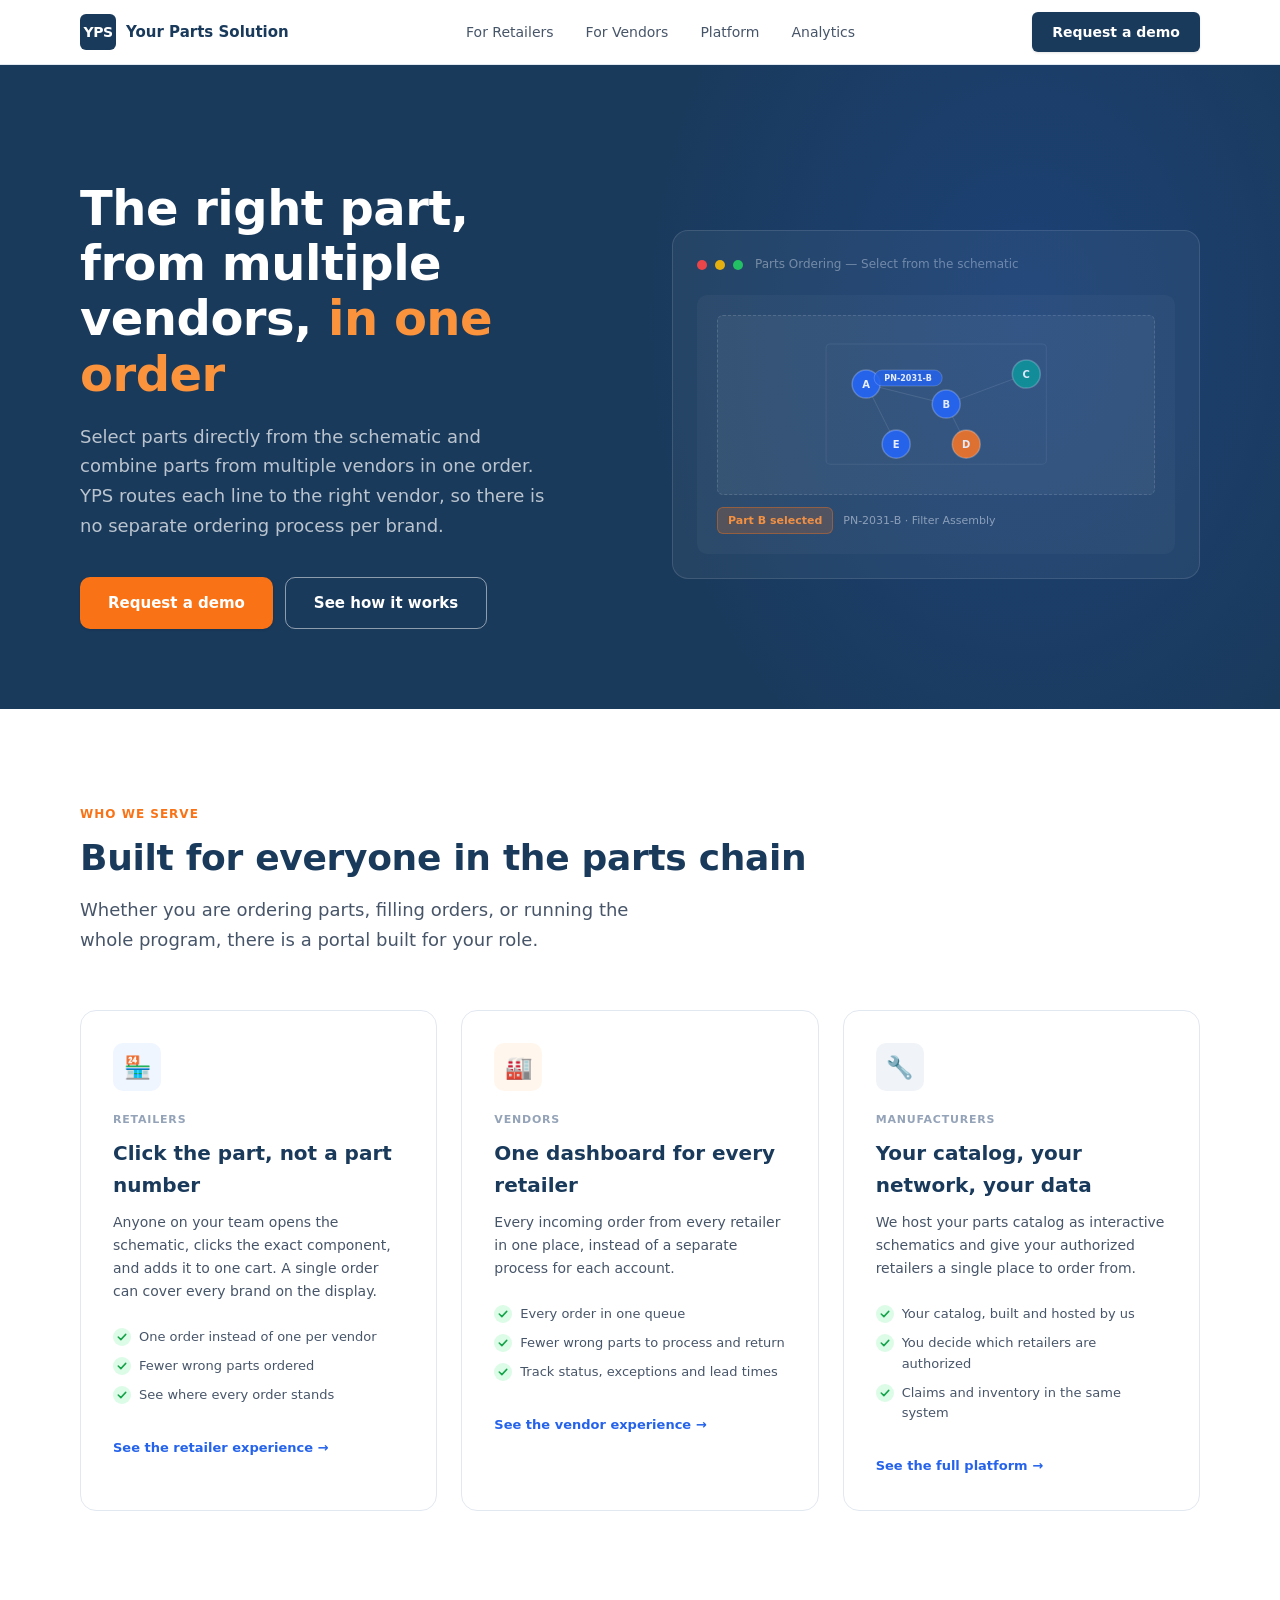
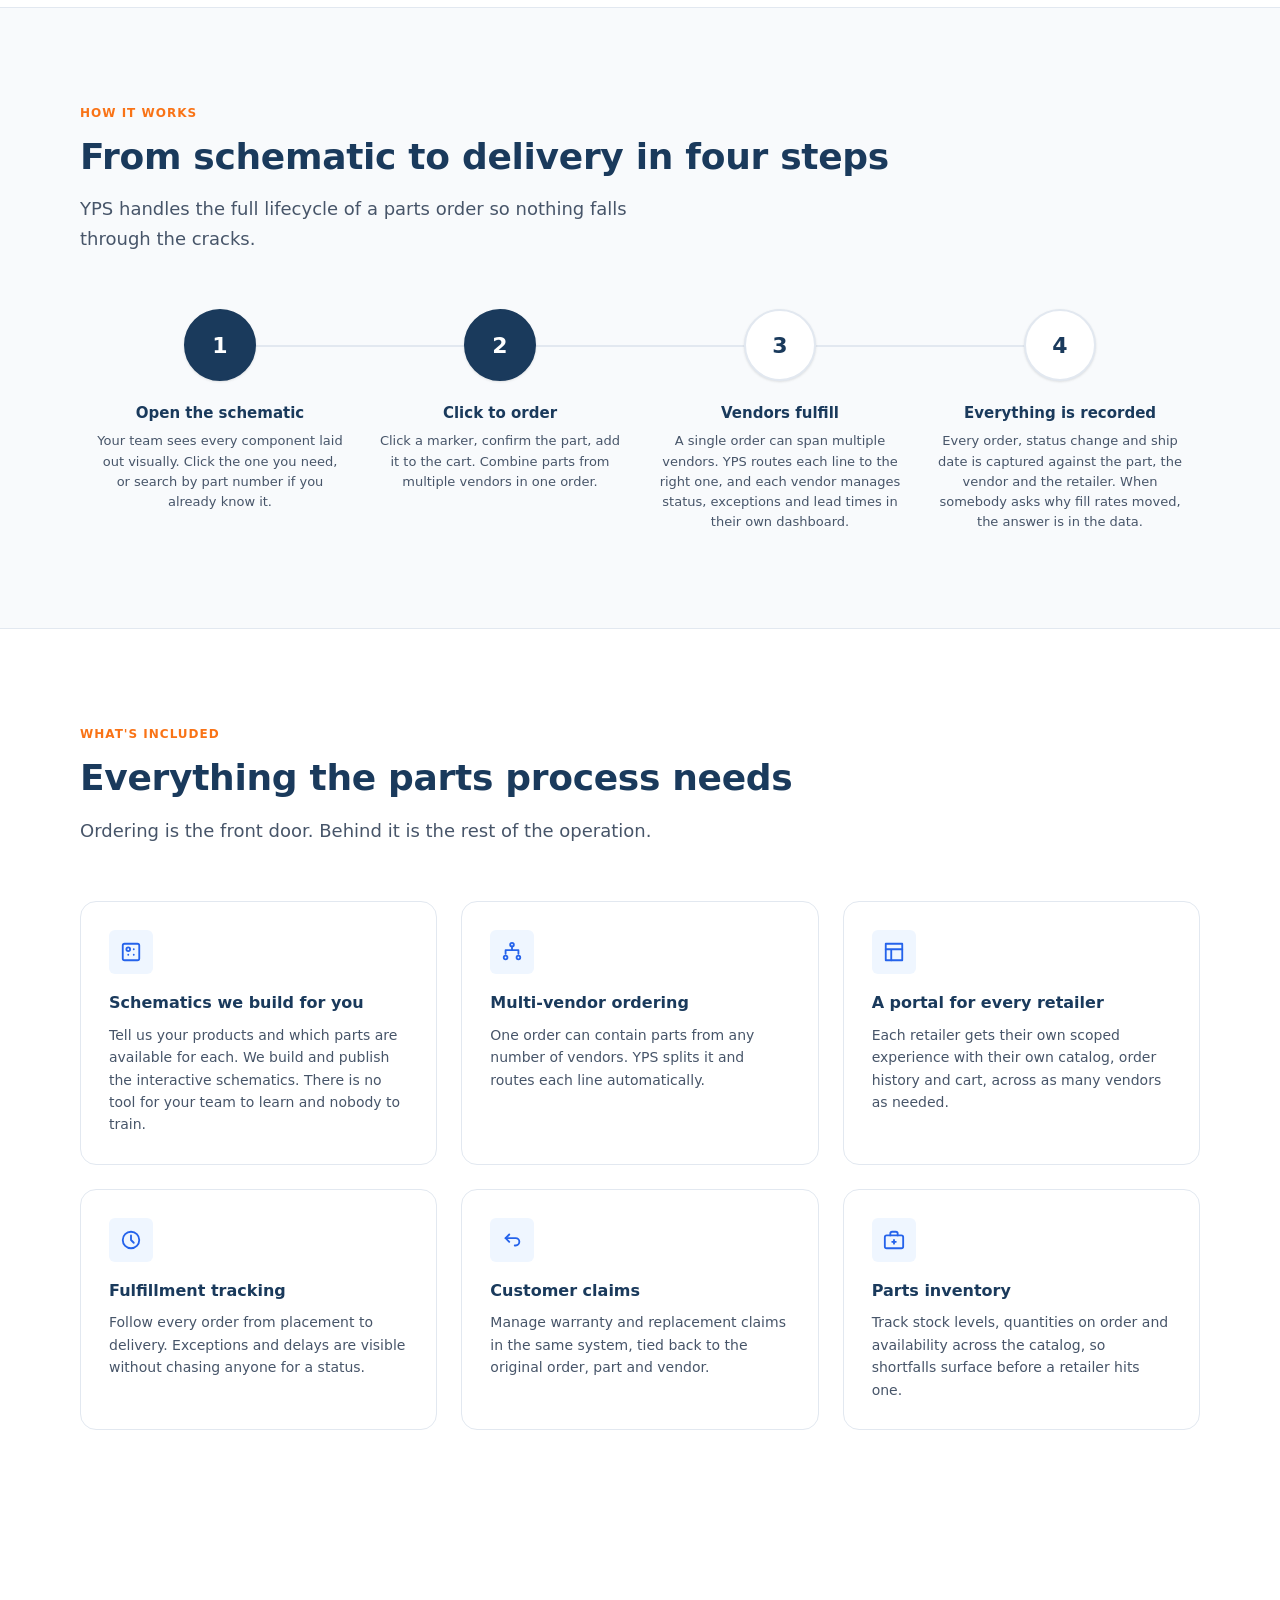
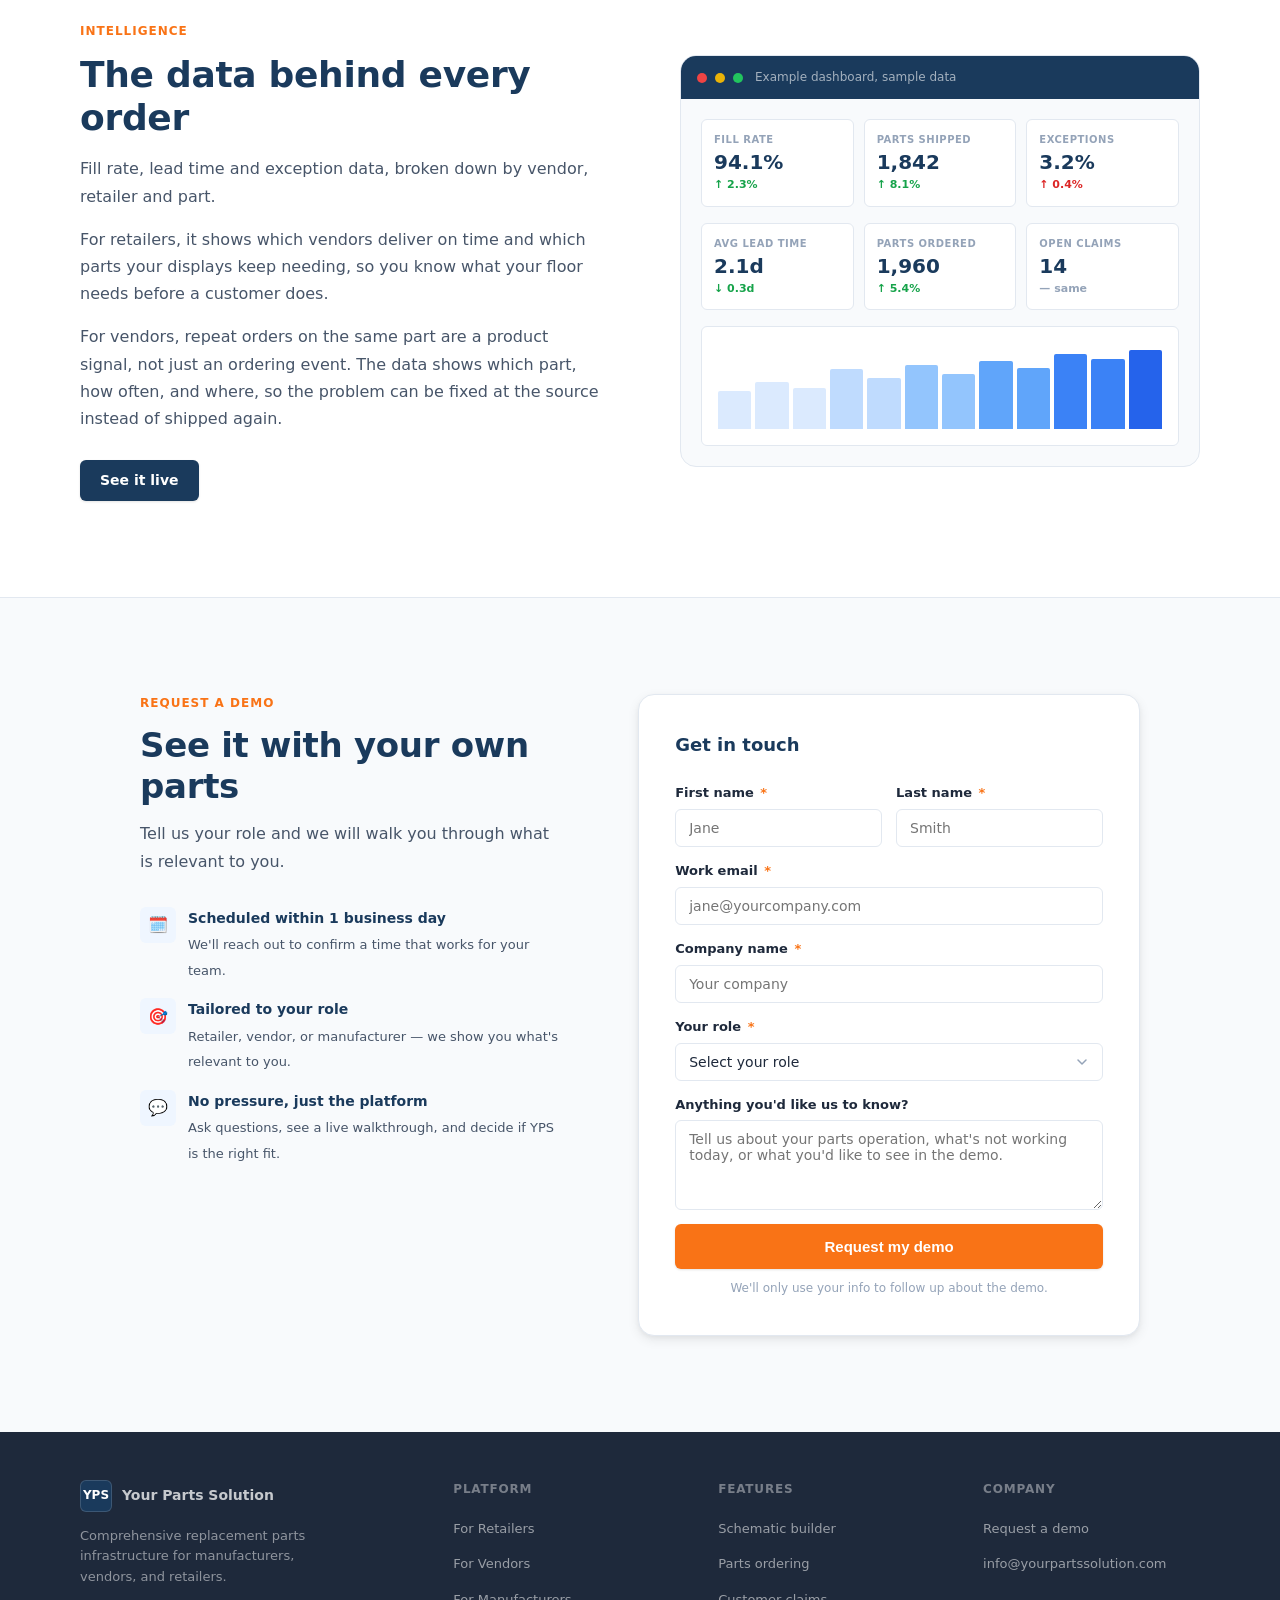
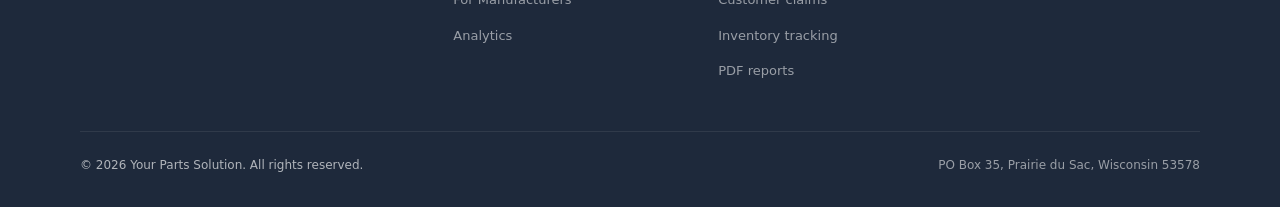
==== index.html @ 9c99559e "Add index.html redirect for GitHub Pages entry point Co-Authored-By: Claude Sonnet 5 <noreply@anthro" ====
<!DOCTYPE html>
<html lang="en">
<head>
<meta charset="UTF-8">
<meta http-equiv="refresh" content="0; url=yps-draft.html">
<link rel="canonical" href="yps-draft.html">
<title>Your Parts Solution</title>
</head>
<body>
<p><a href="yps-draft.html">Continue to Your Parts Solution</a></p>
</body>
</html>
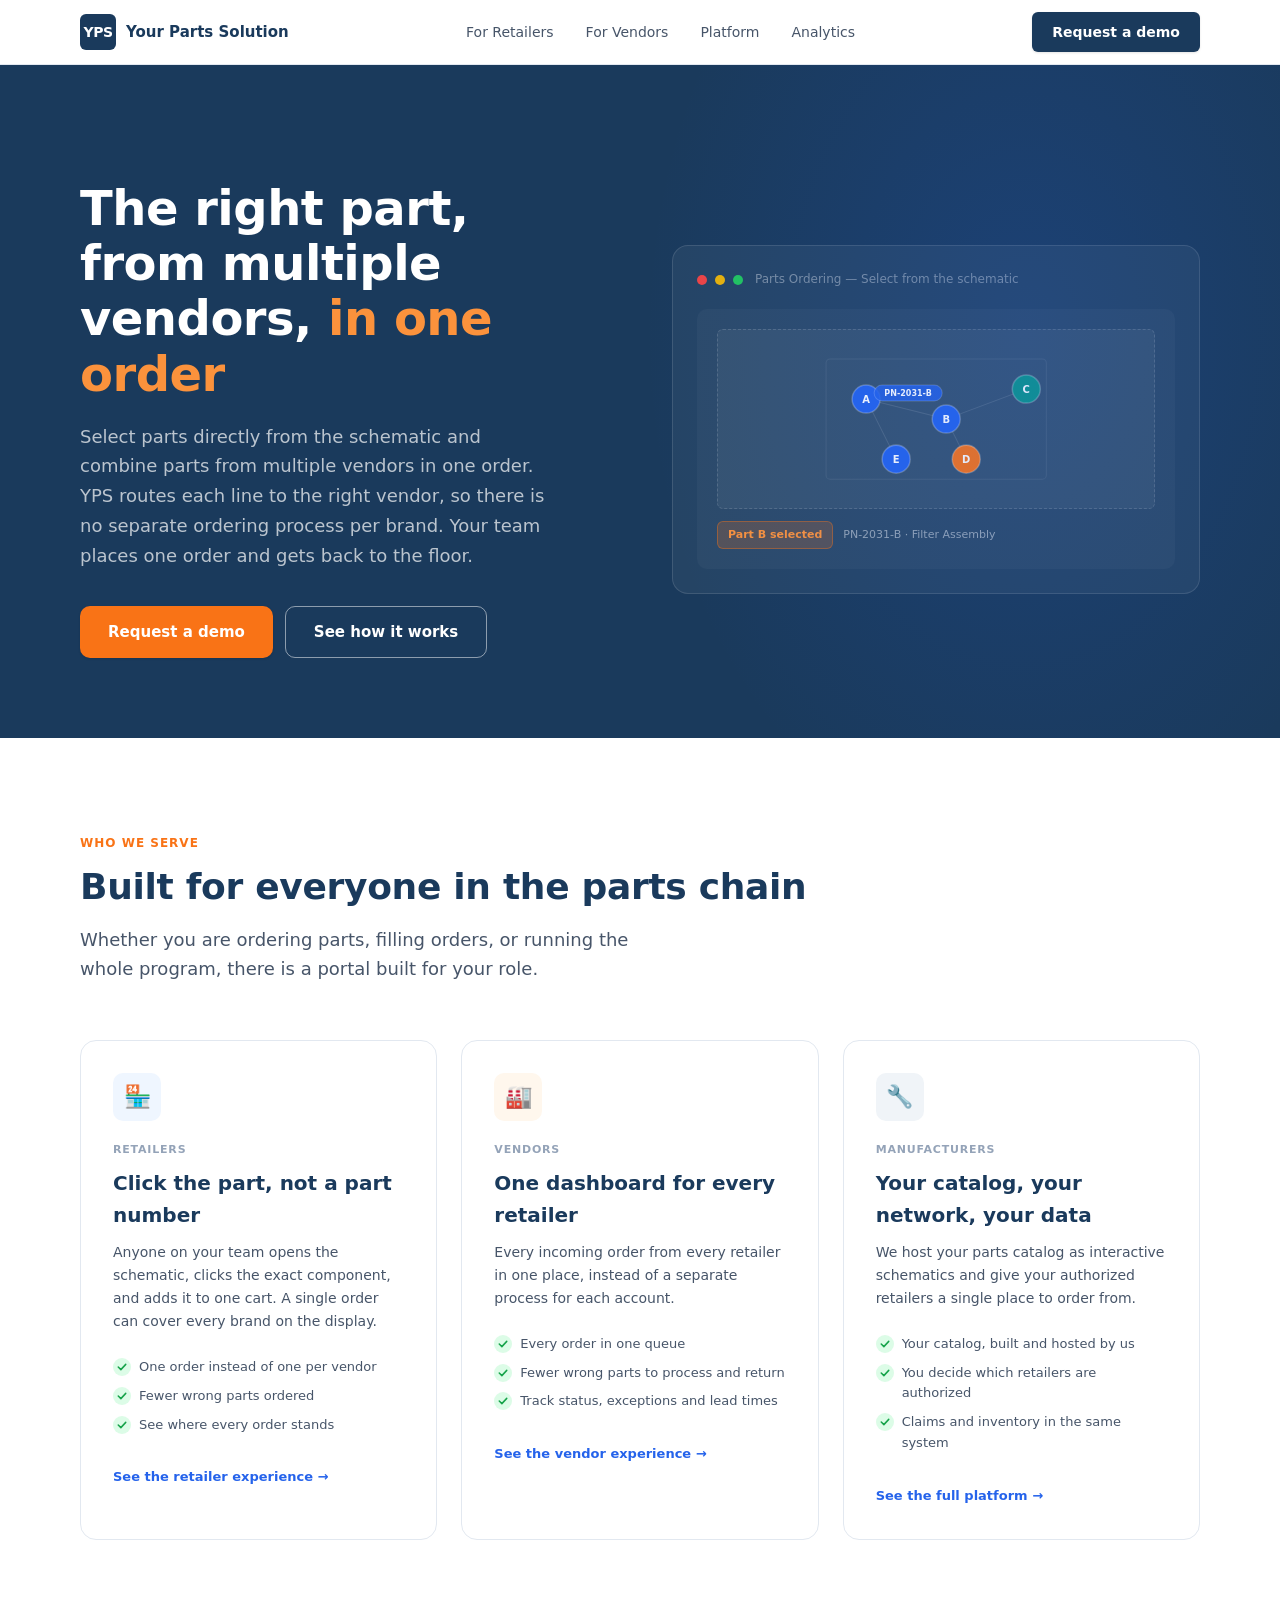
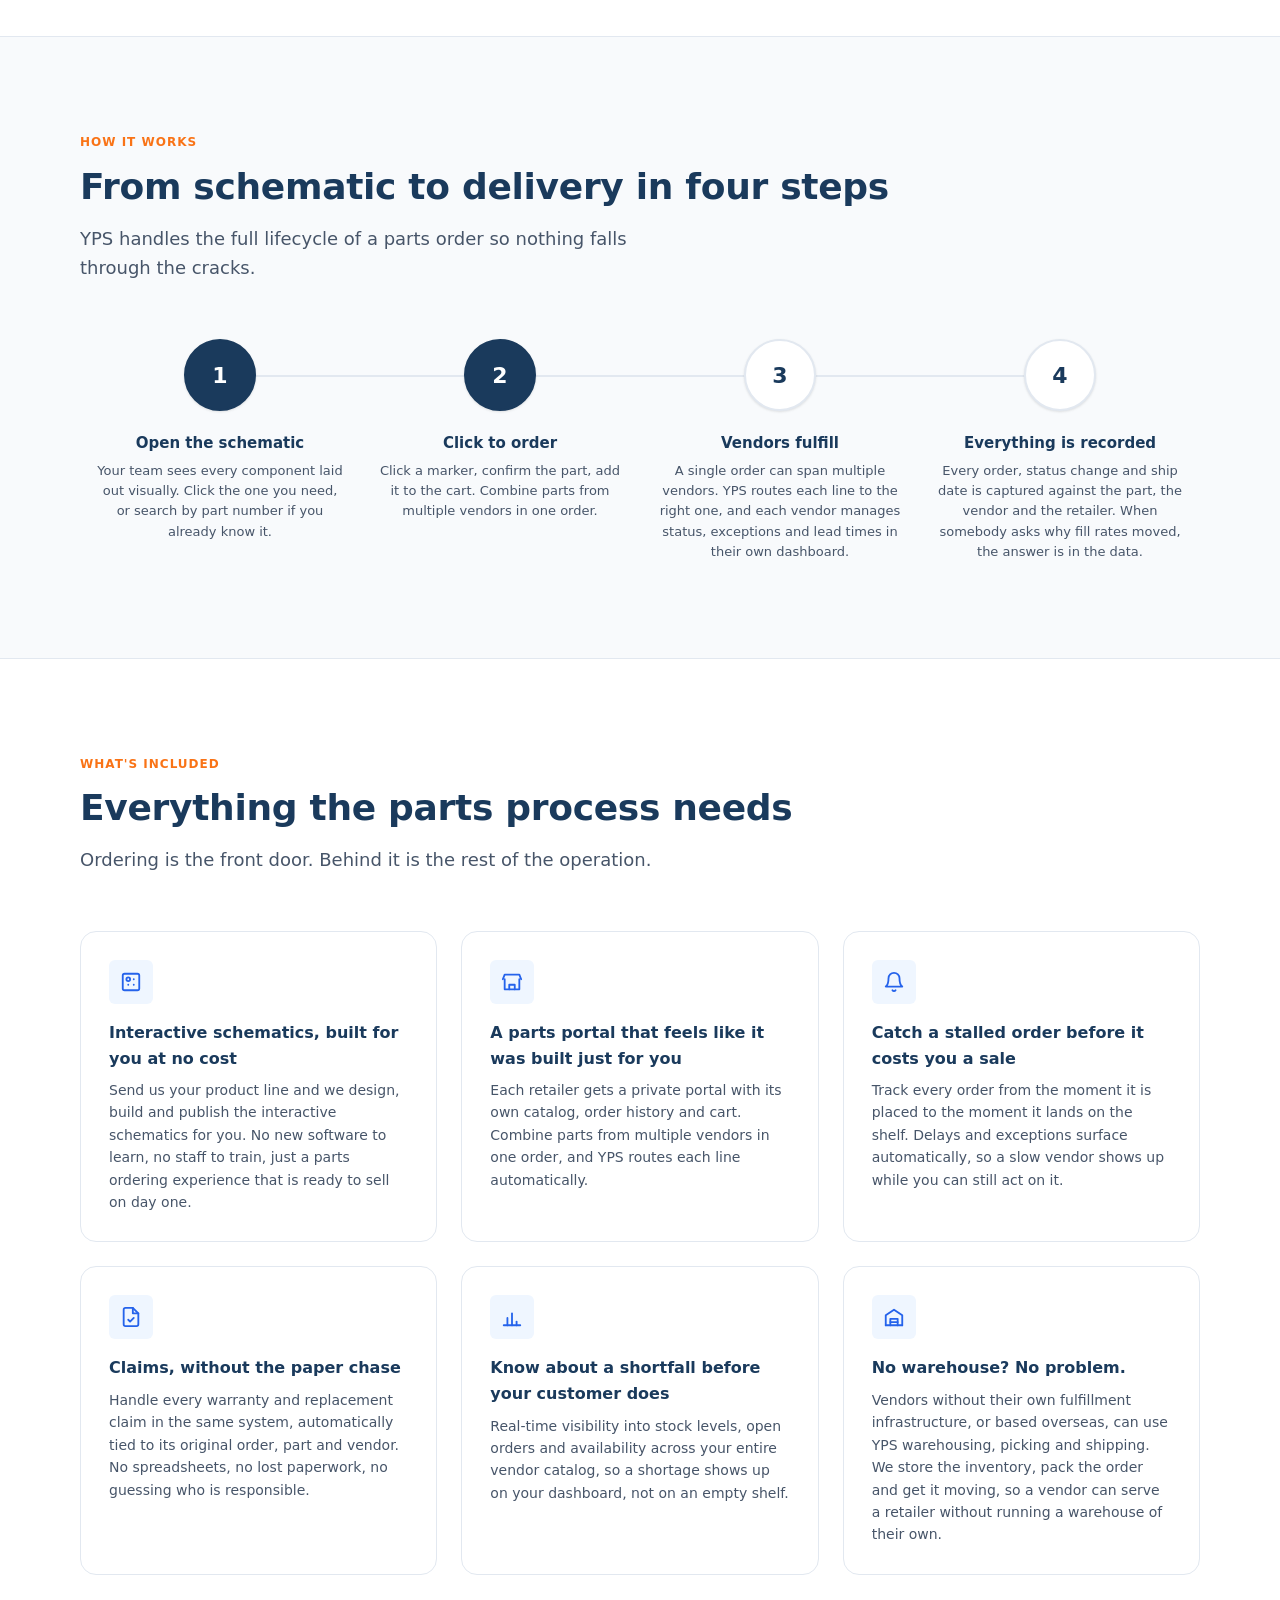
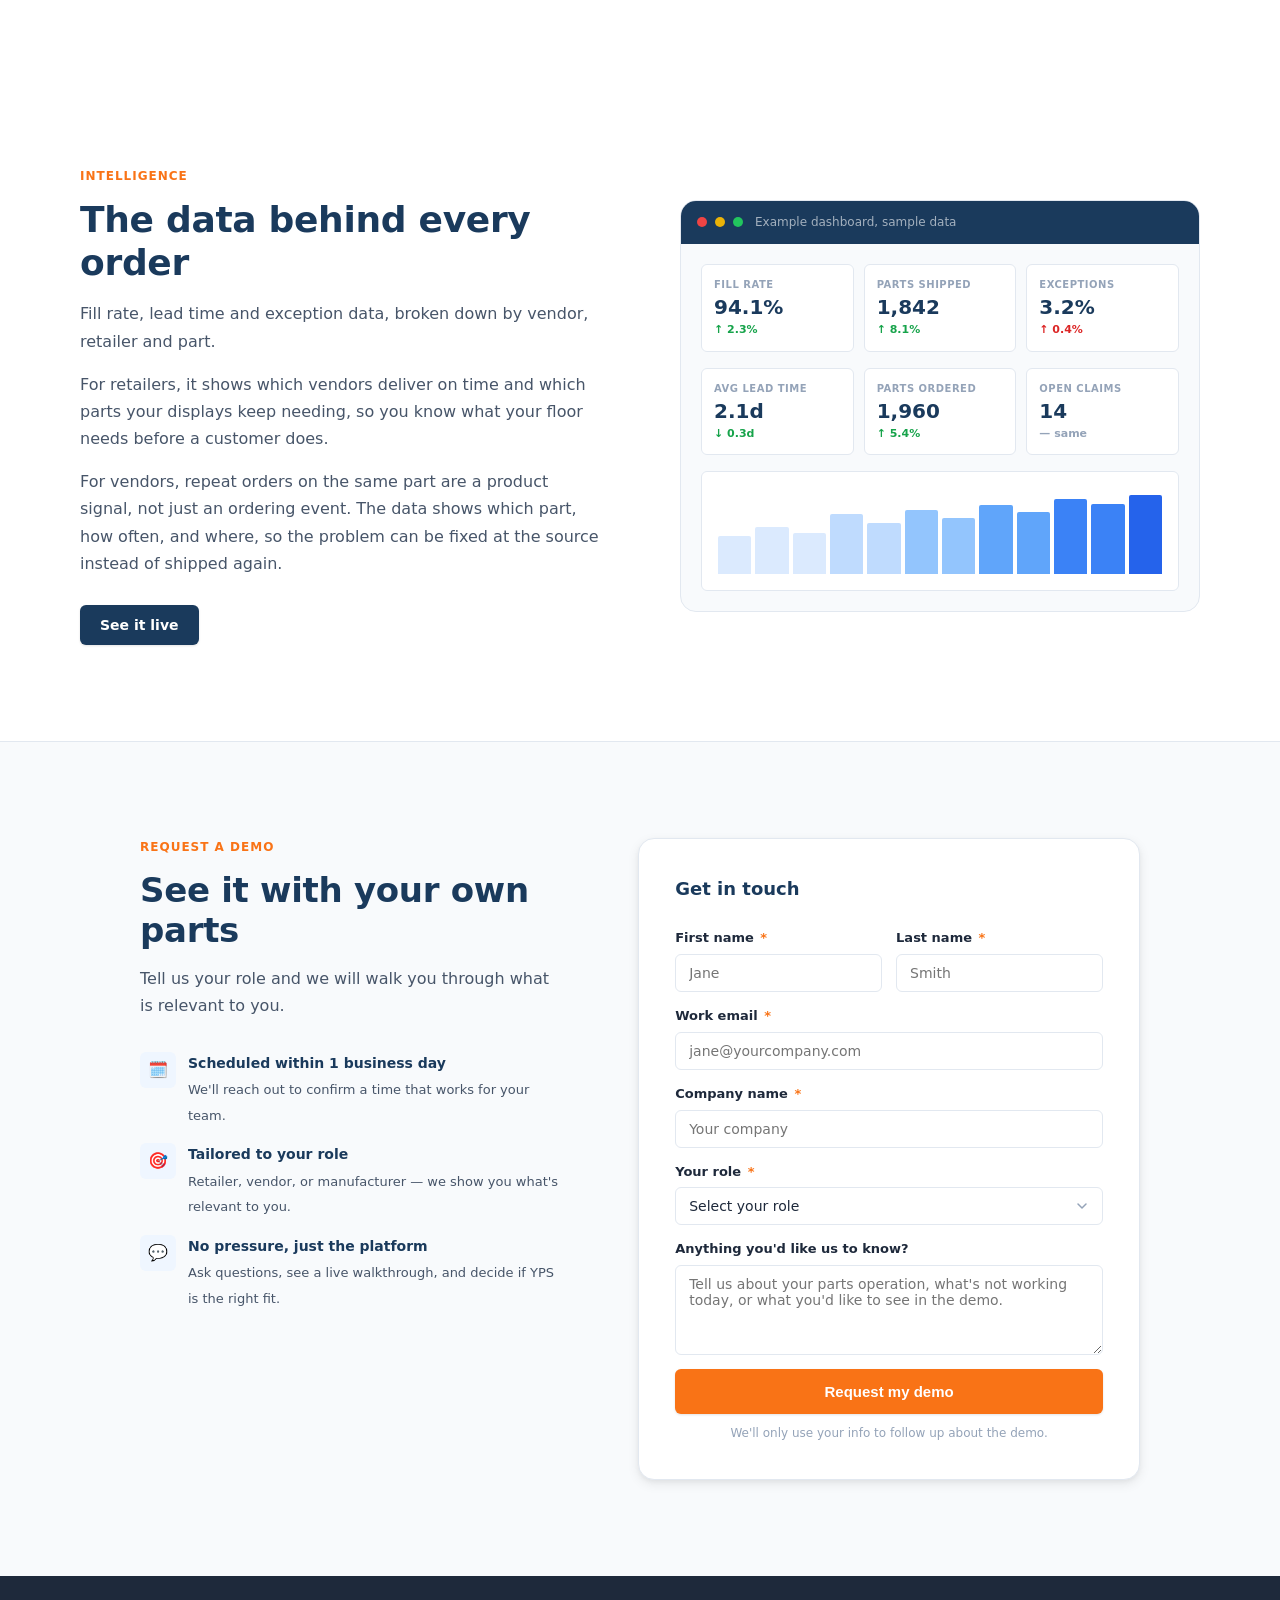
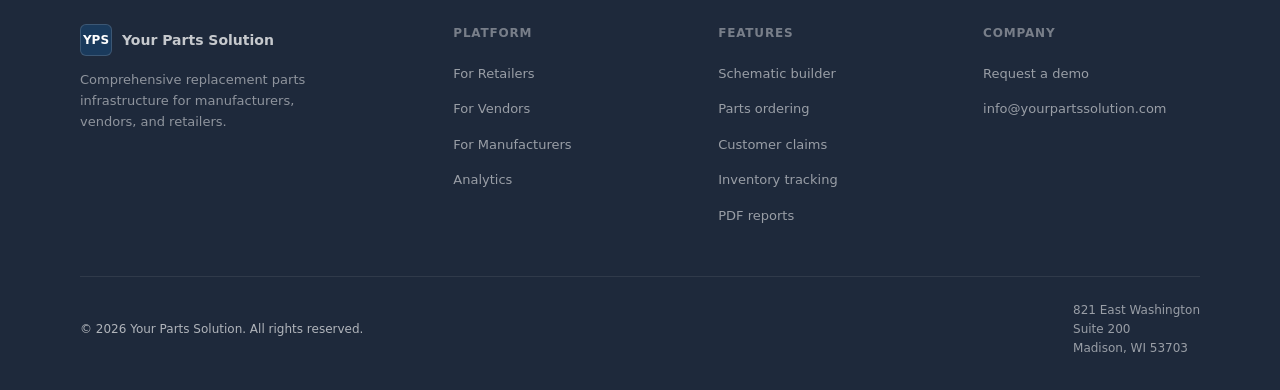
==== commit c285bdf8: "Rename draft files for production" ====
--- a/index.html
+++ b/index.html
@@ -2,11 +2,427 @@
 <html lang="en">
 <head>
 <meta charset="UTF-8">
-<meta http-equiv="refresh" content="0; url=yps-draft.html">
-<link rel="canonical" href="yps-draft.html">
-<title>Your Parts Solution</title>
+<meta name="viewport" content="width=device-width, initial-scale=1.0">
+<title>Your Parts Solution — Replacement Parts Infrastructure</title>
+<link rel="stylesheet" href="styles.css">
 </head>
 <body>
-<p><a href="yps-draft.html">Continue to Your Parts Solution</a></p>
+
+<a class="skip-link" href="#main">Skip to content</a>
+
+<!-- NAV -->
+<nav id="main-nav">
+  <div class="nav-inner">
+    <a class="nav-logo" href="#">
+      <div class="nav-logo-mark">YPS</div>
+      <span class="nav-logo-text">Your Parts Solution</span>
+    </a>
+    <ul class="nav-links" id="nav-links">
+      <li><a href="#how">For Retailers</a></li>
+      <li><a href="#features">For Vendors</a></li>
+      <li><a href="#retailers">Platform</a></li>
+      <li><a href="#analytics">Analytics</a></li>
+    </ul>
+    <div class="nav-right">
+      <a class="btn btn-primary" href="#demo">Request a demo</a>
+      <button class="hamburger" id="hamburger" aria-label="Open menu" aria-expanded="false" aria-controls="mobile-menu" type="button">
+        <span></span>
+        <span></span>
+        <span></span>
+      </button>
+    </div>
+  </div>
+</nav>
+
+<!-- MOBILE MENU -->
+<div class="mobile-menu" id="mobile-menu" aria-hidden="true">
+  <a href="#how" class="mobile-nav-link">For Retailers</a>
+  <a href="#features" class="mobile-nav-link">For Vendors</a>
+  <a href="#retailers" class="mobile-nav-link">Platform</a>
+  <a href="#analytics" class="mobile-nav-link">Analytics</a>
+  <div class="mobile-menu-cta">
+    <a class="btn btn-orange btn-full mobile-nav-link" href="#demo">Request a demo</a>
+  </div>
+</div>
+
+<!-- HERO -->
+<section class="hero" id="main">
+  <div class="hero-inner">
+    <div>
+      <h1>The right part, from multiple vendors, <span>in one order</span></h1>
+      <p class="hero-sub">Select parts directly from the schematic and combine parts from multiple vendors in one order. YPS routes each line to the right vendor, so there is no separate ordering process per brand. Your team places one order and gets back to the floor.</p>
+      <div class="hero-actions">
+        <a class="btn btn-orange btn-lg" href="#demo">Request a demo</a>
+        <a class="btn btn-outline-white btn-lg" href="#how">See how it works</a>
+      </div>
+    </div>
+    <div class="hero-visual">
+      <div class="hero-visual-header">
+        <div class="dot dot-red"></div>
+        <div class="dot dot-yellow"></div>
+        <div class="dot dot-green"></div>
+        <span class="hero-visual-title">Parts Ordering — Select from the schematic</span>
+      </div>
+      <span class="sr-only">A parts schematic with numbered markers. Clicking a marker selects that part.</span>
+      <div class="schematic-preview" aria-hidden="true">
+        <div class="schematic-img-placeholder">
+          <svg width="90%" height="90%" viewBox="0 0 340 160" xmlns="http://www.w3.org/2000/svg" aria-hidden="true">
+            <rect x="60" y="20" width="220" height="120" rx="4" fill="none" stroke="rgba(255,255,255,0.08)" stroke-width="1"/>
+            <line x1="100" y1="60" x2="180" y2="80" stroke="rgba(255,255,255,0.12)" stroke-width="1"/>
+            <line x1="180" y1="80" x2="260" y2="50" stroke="rgba(255,255,255,0.12)" stroke-width="1"/>
+            <line x1="180" y1="80" x2="200" y2="120" stroke="rgba(255,255,255,0.12)" stroke-width="1"/>
+            <line x1="100" y1="60" x2="130" y2="120" stroke="rgba(255,255,255,0.12)" stroke-width="1"/>
+            <circle cx="100" cy="60" r="14" fill="#2563eb" stroke="rgba(255,255,255,0.25)" stroke-width="1.5"/>
+            <text x="100" y="64" text-anchor="middle" fill="white" font-size="10" font-weight="700" font-family="system-ui">A</text>
+            <circle cx="180" cy="80" r="14" fill="#2563eb" stroke="rgba(255,255,255,0.25)" stroke-width="1.5"/>
+            <text x="180" y="84" text-anchor="middle" fill="white" font-size="10" font-weight="700" font-family="system-ui">B</text>
+            <circle cx="260" cy="50" r="14" fill="#0d9488" stroke="rgba(255,255,255,0.25)" stroke-width="1.5"/>
+            <text x="260" y="54" text-anchor="middle" fill="white" font-size="10" font-weight="700" font-family="system-ui">C</text>
+            <circle cx="200" cy="120" r="14" fill="#f97316" stroke="rgba(255,255,255,0.25)" stroke-width="1.5"/>
+            <text x="200" y="124" text-anchor="middle" fill="white" font-size="10" font-weight="700" font-family="system-ui">D</text>
+            <circle cx="130" cy="120" r="14" fill="#2563eb" stroke="rgba(255,255,255,0.25)" stroke-width="1.5"/>
+            <text x="130" y="124" text-anchor="middle" fill="white" font-size="10" font-weight="700" font-family="system-ui">E</text>
+            <rect x="108" y="46" width="68" height="16" rx="8" fill="rgba(37,99,235,0.85)" stroke="rgba(255,255,255,0.2)" stroke-width="1"/>
+            <text x="142" y="57" text-anchor="middle" fill="white" font-size="8" font-weight="600" font-family="system-ui">PN-2031-B</text>
+          </svg>
+        </div>
+        <div class="marker-info">
+          <div class="marker-badge">Part B selected</div>
+          <span class="marker-label">PN-2031-B · Filter Assembly</span>
+        </div>
+      </div>
+    </div>
+  </div>
+</section>
+
+<!-- AUDIENCE -->
+<section id="retailers">
+  <div class="section-inner">
+    <div class="section-label">Who we serve</div>
+    <h2 class="section-title">Built for everyone in the parts chain</h2>
+    <p class="section-sub">Whether you are ordering parts, filling orders, or running the whole program, there is a portal built for your role.</p>
+    <div class="audience-grid">
+      <div class="audience-card">
+        <div class="card-icon icon-blue" aria-hidden="true">🏪</div>
+        <div class="card-tag">Retailers</div>
+        <h3>Click the part, not a part number</h3>
+        <p>Anyone on your team opens the schematic, clicks the exact component, and adds it to one cart. A single order can cover every brand on the display.</p>
+        <ul class="card-list">
+          <li>One order instead of one per vendor</li>
+          <li>Fewer wrong parts ordered</li>
+          <li>See where every order stands</li>
+        </ul>
+        <a class="card-link" href="#how">See the retailer experience →</a>
+      </div>
+      <div class="audience-card" id="vendors">
+        <div class="card-icon icon-orange" aria-hidden="true">🏭</div>
+        <div class="card-tag">Vendors</div>
+        <h3>One dashboard for every retailer</h3>
+        <p>Every incoming order from every retailer in one place, instead of a separate process for each account.</p>
+        <ul class="card-list">
+          <li>Every order in one queue</li>
+          <li>Fewer wrong parts to process and return</li>
+          <li>Track status, exceptions and lead times</li>
+        </ul>
+        <a class="card-link" href="#features">See the vendor experience →</a>
+      </div>
+      <div class="audience-card" id="platform">
+        <div class="card-icon icon-navy" aria-hidden="true">🔧</div>
+        <div class="card-tag">Manufacturers</div>
+        <h3>Your catalog, your network, your data</h3>
+        <p>We host your parts catalog as interactive schematics and give your authorized retailers a single place to order from.</p>
+        <ul class="card-list">
+          <li>Your catalog, built and hosted by us</li>
+          <li>You decide which retailers are authorized</li>
+          <li>Claims and inventory in the same system</li>
+        </ul>
+        <a class="card-link" href="#features">See the full platform →</a>
+      </div>
+    </div>
+  </div>
+</section>
+
+<!-- HOW IT WORKS -->
+<section class="how-bg" id="how">
+  <div class="section-inner">
+    <div class="section-label">How it works</div>
+    <h2 class="section-title">From schematic to delivery in four steps</h2>
+    <p class="section-sub">YPS handles the full lifecycle of a parts order so nothing falls through the cracks.</p>
+    <div class="steps">
+      <div class="step">
+        <div class="step-num active">1</div>
+        <h3>Open the schematic</h3>
+        <p>Your team sees every component laid out visually. Click the one you need, or search by part number if you already know it.</p>
+      </div>
+      <div class="step">
+        <div class="step-num active">2</div>
+        <h3>Click to order</h3>
+        <p>Click a marker, confirm the part, add it to the cart. Combine parts from multiple vendors in one order.</p>
+      </div>
+      <div class="step">
+        <div class="step-num">3</div>
+        <h3>Vendors fulfill</h3>
+        <p>A single order can span multiple vendors. YPS routes each line to the right one, and each vendor manages status, exceptions and lead times in their own dashboard.</p>
+      </div>
+      <div class="step">
+        <div class="step-num">4</div>
+        <h3>Everything is recorded</h3>
+        <p>Every order, status change and ship date is captured against the part, the vendor and the retailer. When somebody asks why fill rates moved, the answer is in the data.</p>
+      </div>
+    </div>
+  </div>
+</section>
+
+<!-- FEATURES -->
+<section id="features">
+  <div class="section-inner">
+    <div class="section-label">What's included</div>
+    <h2 class="section-title">Everything the parts process needs</h2>
+    <p class="section-sub">Ordering is the front door. Behind it is the rest of the operation.</p>
+    <div class="features-grid">
+      <div class="feature-card">
+        <div class="feature-icon">
+          <svg width="22" height="22" viewBox="0 0 24 24" fill="none" stroke="#2563eb" stroke-width="2" stroke-linecap="round" stroke-linejoin="round" aria-hidden="true"><rect x="3" y="3" width="18" height="18" rx="2"/><circle cx="9" cy="9" r="2"/><path d="M15 9h.01M15 15h.01M9 15h.01"/></svg>
+        </div>
+        <h3>Interactive schematics, built for you at no cost</h3>
+        <p>Send us your product line and we design, build and publish the interactive schematics for you. No new software to learn, no staff to train, just a parts ordering experience that is ready to sell on day one.</p>
+      </div>
+      <div class="feature-card">
+        <div class="feature-icon">
+          <svg width="22" height="22" viewBox="0 0 24 24" fill="none" stroke="#2563eb" stroke-width="2" stroke-linecap="round" stroke-linejoin="round" aria-hidden="true"><path d="M2 9l2-5h16l2 5"/><path d="M4 9v11h16V9"/><path d="M9 20v-5h6v5"/></svg>
+        </div>
+        <h3>A parts portal that feels like it was built just for you</h3>
+        <p>Each retailer gets a private portal with its own catalog, order history and cart. Combine parts from multiple vendors in one order, and YPS routes each line automatically.</p>
+      </div>
+      <div class="feature-card">
+        <div class="feature-icon">
+          <svg width="22" height="22" viewBox="0 0 24 24" fill="none" stroke="#2563eb" stroke-width="2" stroke-linecap="round" stroke-linejoin="round" aria-hidden="true"><path d="M18 8a6 6 0 1 0-12 0c0 7-3 9-3 9h18s-3-2-3-9"/><path d="M13.7 21a2 2 0 0 1-3.4 0"/></svg>
+        </div>
+        <h3>Catch a stalled order before it costs you a sale</h3>
+        <p>Track every order from the moment it is placed to the moment it lands on the shelf. Delays and exceptions surface automatically, so a slow vendor shows up while you can still act on it.</p>
+      </div>
+      <div class="feature-card">
+        <div class="feature-icon">
+          <svg width="22" height="22" viewBox="0 0 24 24" fill="none" stroke="#2563eb" stroke-width="2" stroke-linecap="round" stroke-linejoin="round" aria-hidden="true"><path d="M14 2H6a2 2 0 0 0-2 2v16a2 2 0 0 0 2 2h12a2 2 0 0 0 2-2V8z"/><path d="M14 2v6h6"/><path d="M9 15l2 2 4-4"/></svg>
+        </div>
+        <h3>Claims, without the paper chase</h3>
+        <p>Handle every warranty and replacement claim in the same system, automatically tied to its original order, part and vendor. No spreadsheets, no lost paperwork, no guessing who is responsible.</p>
+      </div>
+      <div class="feature-card">
+        <div class="feature-icon">
+          <svg width="22" height="22" viewBox="0 0 24 24" fill="none" stroke="#2563eb" stroke-width="2" stroke-linecap="round" stroke-linejoin="round" aria-hidden="true"><path d="M3 21h18"/><path d="M7 21v-8"/><path d="M12 21v-13"/><path d="M17 21v-4"/></svg>
+        </div>
+        <h3>Know about a shortfall before your customer does</h3>
+        <p>Real-time visibility into stock levels, open orders and availability across your entire vendor catalog, so a shortage shows up on your dashboard, not on an empty shelf.</p>
+      </div>
+      <div class="feature-card">
+        <div class="feature-icon">
+          <svg width="22" height="22" viewBox="0 0 24 24" fill="none" stroke="#2563eb" stroke-width="2" stroke-linecap="round" stroke-linejoin="round" aria-hidden="true"><path d="M3 21V10l9-6 9 6v11"/><path d="M3 21h18"/><path d="M8 21v-7h8v7"/><path d="M8 17.5h8"/></svg>
+        </div>
+        <h3>No warehouse? No problem.</h3>
+        <p>Vendors without their own fulfillment infrastructure, or based overseas, can use YPS warehousing, picking and shipping. We store the inventory, pack the order and get it moving, so a vendor can serve a retailer without running a warehouse of their own.</p>
+      </div>
+    </div>
+  </div>
+</section>
+
+<!-- ANALYTICS -->
+<section class="analytics-section" id="analytics">
+  <div class="analytics-inner">
+    <div>
+      <div class="section-label">Intelligence</div>
+      <h2 class="section-title">The data behind every order</h2>
+      <p style="font-size:16px;color:var(--gray-600);line-height:1.7;margin-bottom:16px;">Fill rate, lead time and exception data, broken down by vendor, retailer and part.</p>
+      <p style="font-size:16px;color:var(--gray-600);line-height:1.7;margin-bottom:16px;">For retailers, it shows which vendors deliver on time and which parts your displays keep needing, so you know what your floor needs before a customer does.</p>
+      <p style="font-size:16px;color:var(--gray-600);line-height:1.7;margin-bottom:28px;">For vendors, repeat orders on the same part are a product signal, not just an ordering event. The data shows which part, how often, and where, so the problem can be fixed at the source instead of shipped again.</p>
+      <a class="btn btn-primary" href="#demo">See it live</a>
+    </div>
+    <span class="sr-only">An example dashboard showing fill rate, parts shipped, exceptions and lead time.</span>
+    <div class="analytics-dashboard" aria-hidden="true">
+      <div class="dashboard-bar">
+        <div class="dot dot-red"></div>
+        <div class="dot dot-yellow"></div>
+        <div class="dot dot-green"></div>
+        <span>Example dashboard, sample data</span>
+      </div>
+      <div class="dashboard-body">
+        <div class="kpi-row">
+          <div class="kpi">
+            <div class="kpi-label">Fill Rate</div>
+            <div class="kpi-val">94.1%</div>
+            <div class="kpi-change kpi-up">↑ 2.3%</div>
+          </div>
+          <div class="kpi">
+            <div class="kpi-label">Parts Shipped</div>
+            <div class="kpi-val">1,842</div>
+            <div class="kpi-change kpi-up">↑ 8.1%</div>
+          </div>
+          <div class="kpi">
+            <div class="kpi-label">Exceptions</div>
+            <div class="kpi-val">3.2%</div>
+            <div class="kpi-change kpi-down">↑ 0.4%</div>
+          </div>
+        </div>
+        <div class="kpi-row">
+          <div class="kpi">
+            <div class="kpi-label">Avg Lead Time</div>
+            <div class="kpi-val">2.1d</div>
+            <div class="kpi-change kpi-up">↓ 0.3d</div>
+          </div>
+          <div class="kpi">
+            <div class="kpi-label">Parts Ordered</div>
+            <div class="kpi-val">1,960</div>
+            <div class="kpi-change kpi-up">↑ 5.4%</div>
+          </div>
+          <div class="kpi">
+            <div class="kpi-label">Open Claims</div>
+            <div class="kpi-val">14</div>
+            <div class="kpi-change" style="color:var(--gray-400)">— same</div>
+          </div>
+        </div>
+        <div class="chart-placeholder">
+          <div class="bar-item" style="height:45%;background:#dbeafe;"></div>
+          <div class="bar-item" style="height:55%;background:#dbeafe;"></div>
+          <div class="bar-item" style="height:48%;background:#dbeafe;"></div>
+          <div class="bar-item" style="height:70%;background:#bfdbfe;"></div>
+          <div class="bar-item" style="height:60%;background:#bfdbfe;"></div>
+          <div class="bar-item" style="height:75%;background:#93c5fd;"></div>
+          <div class="bar-item" style="height:65%;background:#93c5fd;"></div>
+          <div class="bar-item" style="height:80%;background:#60a5fa;"></div>
+          <div class="bar-item" style="height:72%;background:#60a5fa;"></div>
+          <div class="bar-item" style="height:88%;background:#3b82f6;"></div>
+          <div class="bar-item" style="height:82%;background:#3b82f6;"></div>
+          <div class="bar-item" style="height:92%;background:#2563eb;"></div>
+        </div>
+      </div>
+    </div>
+  </div>
+</section>
+
+<!-- DEMO REQUEST FORM -->
+<section class="demo-section" id="demo">
+  <div class="demo-inner">
+    <div class="demo-left">
+      <div class="section-label">Request a demo</div>
+      <h2>See it with your own parts</h2>
+      <p>Tell us your role and we will walk you through what is relevant to you.</p>
+      <div class="demo-perks">
+        <div class="demo-perk">
+          <div class="perk-icon">🗓️</div>
+          <div class="perk-text">
+            <strong>Scheduled within 1 business day</strong>
+            <span>We'll reach out to confirm a time that works for your team.</span>
+          </div>
+        </div>
+        <div class="demo-perk">
+          <div class="perk-icon">🎯</div>
+          <div class="perk-text">
+            <strong>Tailored to your role</strong>
+            <span>Retailer, vendor, or manufacturer — we show you what's relevant to you.</span>
+          </div>
+        </div>
+        <div class="demo-perk">
+          <div class="perk-icon">💬</div>
+          <div class="perk-text">
+            <strong>No pressure, just the platform</strong>
+            <span>Ask questions, see a live walkthrough, and decide if YPS is the right fit.</span>
+          </div>
+        </div>
+      </div>
+    </div>
+
+    <div class="demo-form-card">
+      <h3>Get in touch</h3>
+      <form id="demo-form" novalidate>
+        <div class="form-row">
+          <div class="form-group">
+            <label for="first-name">First name <span>*</span></label>
+            <input type="text" id="first-name" name="first_name" autocomplete="given-name" placeholder="Jane" required>
+          </div>
+          <div class="form-group">
+            <label for="last-name">Last name <span>*</span></label>
+            <input type="text" id="last-name" name="last_name" autocomplete="family-name" placeholder="Smith" required>
+          </div>
+        </div>
+        <div class="form-group">
+          <label for="email">Work email <span>*</span></label>
+          <input type="email" id="email" name="email" autocomplete="email" placeholder="jane@yourcompany.com" required>
+        </div>
+        <div class="form-group">
+          <label for="company">Company name <span>*</span></label>
+          <input type="text" id="company" name="company" autocomplete="organization" placeholder="Your company" required>
+        </div>
+        <div class="form-group">
+          <label for="role">Your role <span>*</span></label>
+          <select id="role" name="role" required>
+            <option value="" disabled selected>Select your role</option>
+            <option value="retailer">Retailer / Dealer</option>
+            <option value="vendor">Vendor / Supplier</option>
+            <option value="manufacturer">Manufacturer / Brand</option>
+            <option value="other">Other</option>
+          </select>
+        </div>
+        <div class="form-group">
+          <label for="message">Anything you'd like us to know?</label>
+          <textarea id="message" name="message" placeholder="Tell us about your parts operation, what's not working today, or what you'd like to see in the demo."></textarea>
+        </div>
+        <button type="submit" class="btn btn-orange btn-full">Request my demo</button>
+        <p class="form-note">We'll only use your info to follow up about the demo.</p>
+      </form>
+      <div class="form-success" id="form-success" role="status" aria-live="polite">
+        <div class="success-icon">✓</div>
+        <h4>Request received</h4>
+        <p>We'll reach out within one business day to schedule your walkthrough.</p>
+      </div>
+    </div>
+  </div>
+</section>
+
+<!-- FOOTER -->
+<footer>
+  <div class="footer-inner">
+    <div class="footer-top">
+      <div>
+        <a class="footer-logo" href="#">
+          <div class="footer-logo-mark">YPS</div>
+          <span class="footer-logo-text">Your Parts Solution</span>
+        </a>
+        <p class="footer-tagline">Comprehensive replacement parts infrastructure for manufacturers, vendors, and retailers.</p>
+      </div>
+      <div class="footer-col">
+        <h3>Platform</h3>
+        <ul>
+          <li><a href="#how">For Retailers</a></li>
+          <li><a href="#features">For Vendors</a></li>
+          <li><a href="#platform">For Manufacturers</a></li>
+          <li><a href="#analytics">Analytics</a></li>
+        </ul>
+      </div>
+      <div class="footer-col">
+        <h3>Features</h3>
+        <ul>
+          <li><a href="#features">Schematic builder</a></li>
+          <li><a href="#features">Parts ordering</a></li>
+          <li><a href="#features">Customer claims</a></li>
+          <li><a href="#features">Inventory tracking</a></li>
+          <li><a href="#features">PDF reports</a></li>
+        </ul>
+      </div>
+      <div class="footer-col">
+        <h3>Company</h3>
+        <ul>
+          <li><a href="#demo">Request a demo</a></li>
+          <li><a href="mailto:info@yourpartssolution.com">info@yourpartssolution.com</a></li>
+        </ul>
+      </div>
+    </div>
+    <div class="footer-bottom">
+      <span class="footer-copy">© 2026 Your Parts Solution. All rights reserved.</span>
+      <span class="footer-address">821 East Washington<br>Suite 200<br>Madison, WI 53703</span>
+    </div>
+  </div>
+</footer>
+
+<script src="main.js"></script>
 </body>
 </html>
--- a/styles.css
+++ b/styles.css
@@ -0,0 +1,889 @@
+*, *::before, *::after { box-sizing: border-box; margin: 0; padding: 0; }
+
+:root {
+  --navy: #1a3a5c;
+  --navy-dark: #0f2440;
+  --blue: #2563eb;
+  --blue-light: #3b82f6;
+  --orange: #f97316;
+  --orange-light: #fb923c;
+  --gray-50: #f8fafc;
+  --gray-100: #f1f5f9;
+  --gray-200: #e2e8f0;
+  --gray-400: #94a3b8;
+  --gray-600: #475569;
+  --gray-800: #1e293b;
+  --white: #ffffff;
+  --radius-sm: 6px;
+  --radius-md: 10px;
+  --radius-lg: 16px;
+  --shadow-sm: 0 1px 3px rgba(0,0,0,0.08), 0 1px 2px rgba(0,0,0,0.04);
+  --shadow-md: 0 4px 12px rgba(0,0,0,0.08), 0 2px 4px rgba(0,0,0,0.04);
+  --shadow-lg: 0 12px 32px rgba(0,0,0,0.10), 0 4px 8px rgba(0,0,0,0.06);
+}
+
+html { scroll-behavior: smooth; }
+
+body {
+  font-family: -apple-system, BlinkMacSystemFont, 'Segoe UI', system-ui, sans-serif;
+  font-size: 16px;
+  line-height: 1.6;
+  color: var(--gray-800);
+  background: var(--white);
+}
+
+/* ── ACCESSIBILITY ── */
+.sr-only {
+  position: absolute;
+  width: 1px;
+  height: 1px;
+  padding: 0;
+  margin: -1px;
+  overflow: hidden;
+  clip: rect(0, 0, 0, 0);
+  white-space: nowrap;
+  border: 0;
+}
+
+.skip-link {
+  position: absolute;
+  left: -9999px;
+  top: 0;
+  background: var(--navy);
+  color: white;
+  padding: 12px 20px;
+  z-index: 300;
+}
+
+.skip-link:focus {
+  left: 0;
+}
+
+/* ── NAV ── */
+nav {
+  position: sticky;
+  top: 0;
+  z-index: 200;
+  background: rgba(255,255,255,0.97);
+  backdrop-filter: blur(8px);
+  border-bottom: 1px solid var(--gray-200);
+  padding: 0 2rem;
+}
+
+.nav-inner {
+  max-width: 1120px;
+  margin: 0 auto;
+  display: flex;
+  align-items: center;
+  justify-content: space-between;
+  height: 64px;
+}
+
+.nav-logo {
+  display: flex;
+  align-items: center;
+  gap: 10px;
+  text-decoration: none;
+  z-index: 201;
+}
+
+.nav-logo-mark {
+  width: 36px;
+  height: 36px;
+  background: var(--navy);
+  border-radius: var(--radius-sm);
+  display: flex;
+  align-items: center;
+  justify-content: center;
+  color: white;
+  font-weight: 700;
+  font-size: 14px;
+  letter-spacing: -0.5px;
+  flex-shrink: 0;
+}
+
+.nav-logo-text {
+  font-size: 15px;
+  font-weight: 600;
+  color: var(--navy);
+}
+
+.nav-links {
+  display: flex;
+  align-items: center;
+  gap: 32px;
+  list-style: none;
+}
+
+.nav-links a {
+  font-size: 14px;
+  color: var(--gray-600);
+  text-decoration: none;
+  font-weight: 500;
+  transition: color 0.15s;
+}
+
+.nav-links a:hover { color: var(--navy); }
+
+.nav-right {
+  display: flex;
+  align-items: center;
+  gap: 12px;
+}
+
+/* hamburger — hidden on desktop */
+.hamburger {
+  display: none;
+  flex-direction: column;
+  justify-content: center;
+  gap: 5px;
+  width: 40px;
+  height: 40px;
+  background: none;
+  border: none;
+  cursor: pointer;
+  padding: 6px;
+  border-radius: var(--radius-sm);
+  z-index: 201;
+}
+
+.hamburger span {
+  display: block;
+  height: 2px;
+  background: var(--navy);
+  border-radius: 2px;
+  transition: transform 0.25s, opacity 0.2s;
+  transform-origin: center;
+}
+
+.hamburger.open span:nth-child(1) { transform: translateY(7px) rotate(45deg); }
+.hamburger.open span:nth-child(2) { opacity: 0; }
+.hamburger.open span:nth-child(3) { transform: translateY(-7px) rotate(-45deg); }
+
+/* mobile overlay menu */
+.mobile-menu {
+  display: none;
+  position: fixed;
+  inset: 0;
+  top: 64px;
+  background: white;
+  z-index: 190;
+  padding: 24px 2rem 40px;
+  flex-direction: column;
+  gap: 0;
+  overflow-y: auto;
+  border-top: 1px solid var(--gray-200);
+  transform: translateY(-8px);
+  opacity: 0;
+  pointer-events: none;
+  transition: transform 0.22s ease, opacity 0.22s ease;
+}
+
+.mobile-menu.open {
+  display: flex;
+  transform: translateY(0);
+  opacity: 1;
+  pointer-events: all;
+}
+
+.mobile-menu a {
+  display: block;
+  padding: 14px 0;
+  font-size: 17px;
+  font-weight: 500;
+  color: var(--gray-800);
+  text-decoration: none;
+  border-bottom: 1px solid var(--gray-100);
+}
+
+.mobile-menu a:hover { color: var(--navy); }
+
+.mobile-menu-cta {
+  margin-top: 28px;
+}
+
+/* ── BUTTONS ── */
+.btn {
+  display: inline-flex;
+  align-items: center;
+  gap: 6px;
+  padding: 9px 20px;
+  border-radius: var(--radius-sm);
+  font-size: 14px;
+  font-weight: 600;
+  text-decoration: none;
+  cursor: pointer;
+  border: none;
+  transition: all 0.15s;
+}
+
+.btn-primary {
+  background: var(--navy);
+  color: white;
+  box-shadow: var(--shadow-sm);
+}
+
+.btn-primary:hover { background: var(--navy-dark); }
+
+.btn-orange {
+  background: var(--orange);
+  color: white;
+  box-shadow: var(--shadow-sm);
+}
+
+.btn-orange:hover { opacity: 0.9; }
+
+.btn-outline {
+  background: transparent;
+  color: var(--navy);
+  border: 1.5px solid var(--navy);
+}
+
+.btn-outline:hover { background: var(--gray-50); }
+
+.btn-outline-white {
+  background: transparent;
+  color: white;
+  border: 1.5px solid rgba(255,255,255,0.5);
+}
+
+.btn-outline-white:hover { background: rgba(255,255,255,0.1); }
+
+.btn-lg {
+  padding: 13px 28px;
+  font-size: 15px;
+  border-radius: var(--radius-md);
+}
+
+.btn-full { width: 100%; justify-content: center; padding: 14px 20px; font-size: 15px; }
+
+/* ── HERO ── */
+.hero {
+  background: var(--navy);
+  padding: 116px 2rem 80px;
+  position: relative;
+  overflow: hidden;
+}
+
+.hero::before {
+  content: '';
+  position: absolute;
+  top: -40%;
+  right: -10%;
+  width: 60%;
+  height: 160%;
+  background: radial-gradient(ellipse, rgba(37,99,235,0.18) 0%, transparent 70%);
+  pointer-events: none;
+}
+
+.hero-inner {
+  max-width: 1120px;
+  margin: 0 auto;
+  display: grid;
+  grid-template-columns: 1fr 1fr;
+  gap: 64px;
+  align-items: center;
+}
+
+.hero h1 {
+  font-size: 48px;
+  font-weight: 700;
+  line-height: 1.15;
+  color: white;
+  margin-bottom: 20px;
+  letter-spacing: -0.5px;
+}
+
+.hero h1 span { color: var(--orange-light); }
+
+.hero-sub {
+  font-size: 18px;
+  color: rgba(255,255,255,0.7);
+  line-height: 1.65;
+  margin-bottom: 36px;
+  max-width: 480px;
+}
+
+.hero-actions {
+  display: flex;
+  gap: 12px;
+  flex-wrap: wrap;
+}
+
+.hero-visual {
+  background: rgba(255,255,255,0.05);
+  border: 1px solid rgba(255,255,255,0.12);
+  border-radius: var(--radius-lg);
+  padding: 24px;
+}
+
+.hero-visual-header {
+  display: flex;
+  align-items: center;
+  gap: 8px;
+  margin-bottom: 20px;
+}
+
+.dot { width: 10px; height: 10px; border-radius: 50%; }
+.dot-red { background: #ef4444; }
+.dot-yellow { background: #eab308; }
+.dot-green { background: #22c55e; }
+
+.hero-visual-title {
+  font-size: 12px;
+  color: rgba(255,255,255,0.4);
+  font-weight: 500;
+  margin-left: 4px;
+}
+
+.schematic-preview {
+  background: rgba(255,255,255,0.03);
+  border-radius: var(--radius-md);
+  padding: 20px;
+}
+
+.schematic-img-placeholder {
+  width: 100%;
+  height: 180px;
+  background: rgba(255,255,255,0.05);
+  border-radius: var(--radius-sm);
+  border: 1px dashed rgba(255,255,255,0.15);
+  display: flex;
+  align-items: center;
+  justify-content: center;
+  overflow: hidden;
+}
+
+.marker-info {
+  display: flex;
+  align-items: center;
+  gap: 10px;
+  margin-top: 12px;
+}
+
+.marker-badge {
+  background: rgba(249,115,22,0.2);
+  border: 1px solid rgba(249,115,22,0.4);
+  border-radius: var(--radius-sm);
+  padding: 4px 10px;
+  font-size: 11px;
+  color: var(--orange-light);
+  font-weight: 600;
+}
+
+.marker-label {
+  font-size: 11px;
+  color: rgba(255,255,255,0.5);
+}
+
+/* ── SECTIONS ── */
+section { padding: 96px 2rem; }
+
+.section-inner { max-width: 1120px; margin: 0 auto; }
+
+.section-label {
+  font-size: 12px;
+  font-weight: 700;
+  text-transform: uppercase;
+  letter-spacing: 1px;
+  color: var(--orange);
+  margin-bottom: 12px;
+}
+
+.section-title {
+  font-size: 36px;
+  font-weight: 700;
+  color: var(--navy);
+  line-height: 1.2;
+  letter-spacing: -0.3px;
+  margin-bottom: 16px;
+}
+
+.section-sub {
+  font-size: 18px;
+  color: var(--gray-600);
+  line-height: 1.65;
+  max-width: 580px;
+  margin-bottom: 56px;
+}
+
+/* ── AUDIENCE CARDS ── */
+.audience-grid {
+  display: grid;
+  grid-template-columns: repeat(3, 1fr);
+  gap: 24px;
+}
+
+.audience-card {
+  background: var(--white);
+  border: 1px solid var(--gray-200);
+  border-radius: var(--radius-lg);
+  padding: 32px;
+  transition: box-shadow 0.2s;
+}
+
+.audience-card:hover { box-shadow: var(--shadow-lg); }
+
+.card-icon {
+  width: 48px;
+  height: 48px;
+  border-radius: var(--radius-md);
+  display: flex;
+  align-items: center;
+  justify-content: center;
+  margin-bottom: 20px;
+  font-size: 22px;
+}
+
+.icon-blue { background: #eff6ff; }
+.icon-orange { background: #fff7ed; }
+.icon-navy { background: #f0f4f8; }
+
+.card-tag {
+  font-size: 11px;
+  font-weight: 700;
+  text-transform: uppercase;
+  letter-spacing: 0.8px;
+  color: var(--gray-400);
+  margin-bottom: 8px;
+}
+
+.audience-card h3 { font-size: 20px; font-weight: 700; color: var(--navy); margin-bottom: 10px; }
+.audience-card p { font-size: 14px; color: var(--gray-600); line-height: 1.65; margin-bottom: 24px; }
+
+.card-list {
+  list-style: none;
+  display: flex;
+  flex-direction: column;
+  gap: 8px;
+  margin-bottom: 28px;
+}
+
+.card-list li {
+  display: flex;
+  align-items: flex-start;
+  gap: 8px;
+  font-size: 13px;
+  color: var(--gray-600);
+}
+
+.card-list li::before {
+  content: '';
+  width: 18px;
+  height: 18px;
+  border-radius: 50%;
+  flex-shrink: 0;
+  margin-top: 1px;
+  background: #dcfce7;
+  background-image: url("data:image/svg+xml,%3Csvg xmlns='http://www.w3.org/2000/svg' viewBox='0 0 16 16'%3E%3Cpath d='M3 8l3.5 3.5L13 4.5' stroke='%2316a34a' stroke-width='2' fill='none' stroke-linecap='round' stroke-linejoin='round'/%3E%3C/svg%3E");
+  background-size: 12px;
+  background-repeat: no-repeat;
+  background-position: center;
+}
+
+.card-link {
+  font-size: 13px;
+  font-weight: 600;
+  color: var(--blue);
+  text-decoration: none;
+}
+
+.card-link:hover { color: var(--navy); }
+
+/* ── HOW IT WORKS ── */
+.how-bg { background: var(--gray-50); border-top: 1px solid var(--gray-200); border-bottom: 1px solid var(--gray-200); }
+
+.steps {
+  display: grid;
+  grid-template-columns: repeat(4, 1fr);
+  position: relative;
+  margin-top: 16px;
+}
+
+.steps::before {
+  content: '';
+  position: absolute;
+  top: 36px;
+  left: 10%;
+  right: 10%;
+  height: 2px;
+  background: var(--gray-200);
+  z-index: 0;
+}
+
+.step {
+  display: flex;
+  flex-direction: column;
+  align-items: center;
+  text-align: center;
+  padding: 0 16px;
+  position: relative;
+  z-index: 1;
+}
+
+.step-num {
+  width: 72px;
+  height: 72px;
+  border-radius: 50%;
+  background: var(--white);
+  border: 2px solid var(--gray-200);
+  display: flex;
+  align-items: center;
+  justify-content: center;
+  font-size: 22px;
+  margin-bottom: 20px;
+  font-weight: 700;
+  color: var(--navy);
+  box-shadow: var(--shadow-sm);
+}
+
+.step-num.active { background: var(--navy); border-color: var(--navy); color: white; }
+.step h3 { font-size: 15px; font-weight: 700; color: var(--navy); margin-bottom: 6px; }
+.step p { font-size: 13px; color: var(--gray-600); line-height: 1.55; }
+
+/* ── FEATURES ── */
+.features-grid {
+  display: grid;
+  grid-template-columns: repeat(3, 1fr);
+  gap: 24px;
+}
+
+.feature-card {
+  background: var(--white);
+  border: 1px solid var(--gray-200);
+  border-radius: var(--radius-lg);
+  padding: 28px;
+}
+
+.feature-icon {
+  width: 44px;
+  height: 44px;
+  border-radius: var(--radius-sm);
+  background: #eff6ff;
+  display: flex;
+  align-items: center;
+  justify-content: center;
+  margin-bottom: 16px;
+}
+
+.feature-card h3 { font-size: 16px; font-weight: 700; color: var(--navy); margin-bottom: 8px; }
+.feature-card p { font-size: 14px; color: var(--gray-600); line-height: 1.6; }
+
+/* ── ANALYTICS ── */
+.analytics-section { background: var(--white); }
+
+.analytics-inner {
+  max-width: 1120px;
+  margin: 0 auto;
+  display: grid;
+  grid-template-columns: 1fr 1fr;
+  gap: 80px;
+  align-items: center;
+}
+
+.analytics-dashboard {
+  background: var(--gray-50);
+  border: 1px solid var(--gray-200);
+  border-radius: var(--radius-lg);
+  overflow: hidden;
+}
+
+.dashboard-bar {
+  background: var(--navy);
+  padding: 12px 16px;
+  display: flex;
+  align-items: center;
+  gap: 8px;
+}
+
+.dashboard-bar span { font-size: 12px; color: rgba(255,255,255,0.6); font-weight: 500; margin-left: 4px; }
+
+.dashboard-body { padding: 20px; }
+
+.kpi-row {
+  display: grid;
+  grid-template-columns: repeat(3, 1fr);
+  gap: 10px;
+  margin-bottom: 16px;
+}
+
+.kpi {
+  background: white;
+  border: 1px solid var(--gray-200);
+  border-radius: var(--radius-sm);
+  padding: 12px;
+}
+
+.kpi-label { font-size: 10px; color: var(--gray-400); font-weight: 600; text-transform: uppercase; letter-spacing: 0.5px; margin-bottom: 4px; }
+.kpi-val { font-size: 20px; font-weight: 700; color: var(--navy); line-height: 1; }
+.kpi-change { font-size: 11px; font-weight: 600; margin-top: 4px; }
+.kpi-up { color: #16a34a; }
+.kpi-down { color: #dc2626; }
+
+.chart-placeholder {
+  background: white;
+  border: 1px solid var(--gray-200);
+  border-radius: var(--radius-sm);
+  padding: 16px;
+  height: 120px;
+  display: flex;
+  align-items: flex-end;
+  gap: 4px;
+  overflow: hidden;
+}
+
+.bar-item { flex: 1; border-radius: 2px 2px 0 0; min-width: 0; }
+
+/* ── DEMO FORM ── */
+.demo-section {
+  padding: 96px 2rem;
+  background: var(--gray-50);
+  border-top: 1px solid var(--gray-200);
+}
+
+.demo-inner {
+  max-width: 1000px;
+  margin: 0 auto;
+  display: grid;
+  grid-template-columns: 1fr 1.2fr;
+  gap: 80px;
+  align-items: start;
+}
+
+.demo-left h2 {
+  font-size: 34px;
+  font-weight: 700;
+  color: var(--navy);
+  line-height: 1.2;
+  letter-spacing: -0.3px;
+  margin-bottom: 14px;
+}
+
+.demo-left p {
+  font-size: 16px;
+  color: var(--gray-600);
+  line-height: 1.7;
+  margin-bottom: 32px;
+}
+
+.demo-perks {
+  display: flex;
+  flex-direction: column;
+  gap: 16px;
+}
+
+.demo-perk {
+  display: flex;
+  gap: 12px;
+  align-items: flex-start;
+}
+
+.perk-icon {
+  width: 36px;
+  height: 36px;
+  border-radius: var(--radius-sm);
+  background: #eff6ff;
+  display: flex;
+  align-items: center;
+  justify-content: center;
+  flex-shrink: 0;
+  font-size: 16px;
+}
+
+.perk-text strong { display: block; font-size: 14px; font-weight: 600; color: var(--navy); margin-bottom: 2px; }
+.perk-text span { font-size: 13px; color: var(--gray-600); line-height: 1.5; }
+
+/* form card */
+.demo-form-card {
+  background: white;
+  border: 1px solid var(--gray-200);
+  border-radius: var(--radius-lg);
+  padding: 36px;
+  box-shadow: var(--shadow-md);
+}
+
+.demo-form-card h3 {
+  font-size: 18px;
+  font-weight: 700;
+  color: var(--navy);
+  margin-bottom: 24px;
+}
+
+.form-row {
+  display: grid;
+  grid-template-columns: 1fr 1fr;
+  gap: 14px;
+}
+
+.form-group {
+  display: flex;
+  flex-direction: column;
+  gap: 5px;
+  margin-bottom: 14px;
+}
+
+.form-group label {
+  font-size: 13px;
+  font-weight: 600;
+  color: var(--gray-800);
+}
+
+.form-group label span {
+  color: var(--orange);
+  margin-left: 2px;
+}
+
+.form-group input,
+.form-group select,
+.form-group textarea {
+  width: 100%;
+  padding: 10px 13px;
+  border: 1.5px solid var(--gray-200);
+  border-radius: var(--radius-sm);
+  font-size: 14px;
+  color: var(--gray-800);
+  background: white;
+  outline: none;
+  transition: border-color 0.15s, box-shadow 0.15s;
+  font-family: inherit;
+}
+
+.form-group input:focus,
+.form-group select:focus,
+.form-group textarea:focus {
+  border-color: var(--blue);
+  box-shadow: 0 0 0 3px rgba(37,99,235,0.08);
+}
+
+.form-group textarea { resize: vertical; min-height: 90px; }
+
+.form-group select { appearance: none; background-image: url("data:image/svg+xml,%3Csvg xmlns='http://www.w3.org/2000/svg' viewBox='0 0 16 16'%3E%3Cpath d='M4 6l4 4 4-4' stroke='%2394a3b8' stroke-width='1.5' fill='none' stroke-linecap='round' stroke-linejoin='round'/%3E%3C/svg%3E"); background-repeat: no-repeat; background-position: right 12px center; background-size: 16px; padding-right: 36px; }
+
+.form-note {
+  font-size: 12px;
+  color: var(--gray-400);
+  margin-top: 10px;
+  text-align: center;
+}
+
+/* success state */
+.form-success {
+  display: none;
+  flex-direction: column;
+  align-items: center;
+  text-align: center;
+  padding: 20px 0;
+  gap: 14px;
+}
+
+.success-icon {
+  width: 60px;
+  height: 60px;
+  border-radius: 50%;
+  background: #dcfce7;
+  display: flex;
+  align-items: center;
+  justify-content: center;
+  font-size: 28px;
+}
+
+.form-success h4 { font-size: 20px; font-weight: 700; color: var(--navy); }
+.form-success p { font-size: 14px; color: var(--gray-600); line-height: 1.6; max-width: 300px; }
+
+/* ── FOOTER ── */
+footer { background: var(--gray-800); padding: 48px 2rem 32px; }
+
+.footer-inner { max-width: 1120px; margin: 0 auto; }
+
+.footer-top {
+  display: grid;
+  grid-template-columns: 1.5fr repeat(3, 1fr);
+  gap: 48px;
+  margin-bottom: 48px;
+}
+
+.footer-logo {
+  display: flex;
+  align-items: center;
+  gap: 10px;
+  text-decoration: none;
+  margin-bottom: 14px;
+}
+
+.footer-logo-mark {
+  width: 32px;
+  height: 32px;
+  background: var(--navy);
+  border: 1px solid rgba(255,255,255,0.15);
+  border-radius: 6px;
+  display: flex;
+  align-items: center;
+  justify-content: center;
+  font-size: 12px;
+  font-weight: 700;
+  color: white;
+}
+
+.footer-logo-text { font-size: 14px; font-weight: 600; color: rgba(255,255,255,0.75); }
+
+.footer-tagline { font-size: 13px; color: rgba(255,255,255,0.5); line-height: 1.6; max-width: 240px; }
+
+.footer-col h3 { font-size: 12px; font-weight: 700; text-transform: uppercase; letter-spacing: 0.8px; color: rgba(255,255,255,0.4); margin-bottom: 16px; }
+
+.footer-col ul { list-style: none; display: flex; flex-direction: column; gap: 10px; }
+
+.footer-col ul a { font-size: 13px; color: rgba(255,255,255,0.55); text-decoration: none; transition: color 0.15s; }
+.footer-col ul a:hover { color: rgba(255,255,255,0.9); }
+
+.footer-bottom {
+  border-top: 1px solid rgba(255,255,255,0.08);
+  padding-top: 24px;
+  display: flex;
+  align-items: center;
+  justify-content: space-between;
+}
+
+.footer-copy { font-size: 12px; color: rgba(255,255,255,0.65); }
+.footer-address { font-size: 12px; color: rgba(255,255,255,0.55); }
+
+/* ── RESPONSIVE ── */
+@media (max-width: 900px) {
+  /* nav */
+  .nav-links { display: none; }
+  .hamburger { display: flex; }
+
+  /* hero */
+  .hero { padding: 84px 1.5rem 56px; }
+  .hero-inner { grid-template-columns: 1fr; gap: 40px; }
+  .hero-visual { display: none; }
+  .hero h1 { font-size: 34px; }
+  .hero-sub { font-size: 16px; }
+
+  /* sections */
+  section { padding: 64px 1.5rem; }
+  .section-title { font-size: 28px; }
+  .section-sub { font-size: 16px; }
+
+  /* grids */
+  .audience-grid { grid-template-columns: 1fr; }
+  .steps { grid-template-columns: 1fr 1fr; gap: 32px; }
+  .steps::before { display: none; }
+  .features-grid { grid-template-columns: 1fr; }
+  .analytics-inner { grid-template-columns: 1fr; }
+
+  /* demo */
+  .demo-section { padding: 64px 1.5rem; }
+  .demo-inner { grid-template-columns: 1fr; gap: 40px; }
+  .form-row { grid-template-columns: 1fr; }
+
+  /* footer */
+  .footer-top { grid-template-columns: 1fr 1fr; gap: 32px; }
+  .footer-bottom { flex-direction: column; gap: 8px; align-items: flex-start; }
+}
+
+@media (max-width: 520px) {
+  .hero-actions { flex-direction: column; }
+  .hero-actions .btn { width: 100%; justify-content: center; }
+  .demo-form-card { padding: 24px; }
+  nav { padding: 0 1rem; }
+}
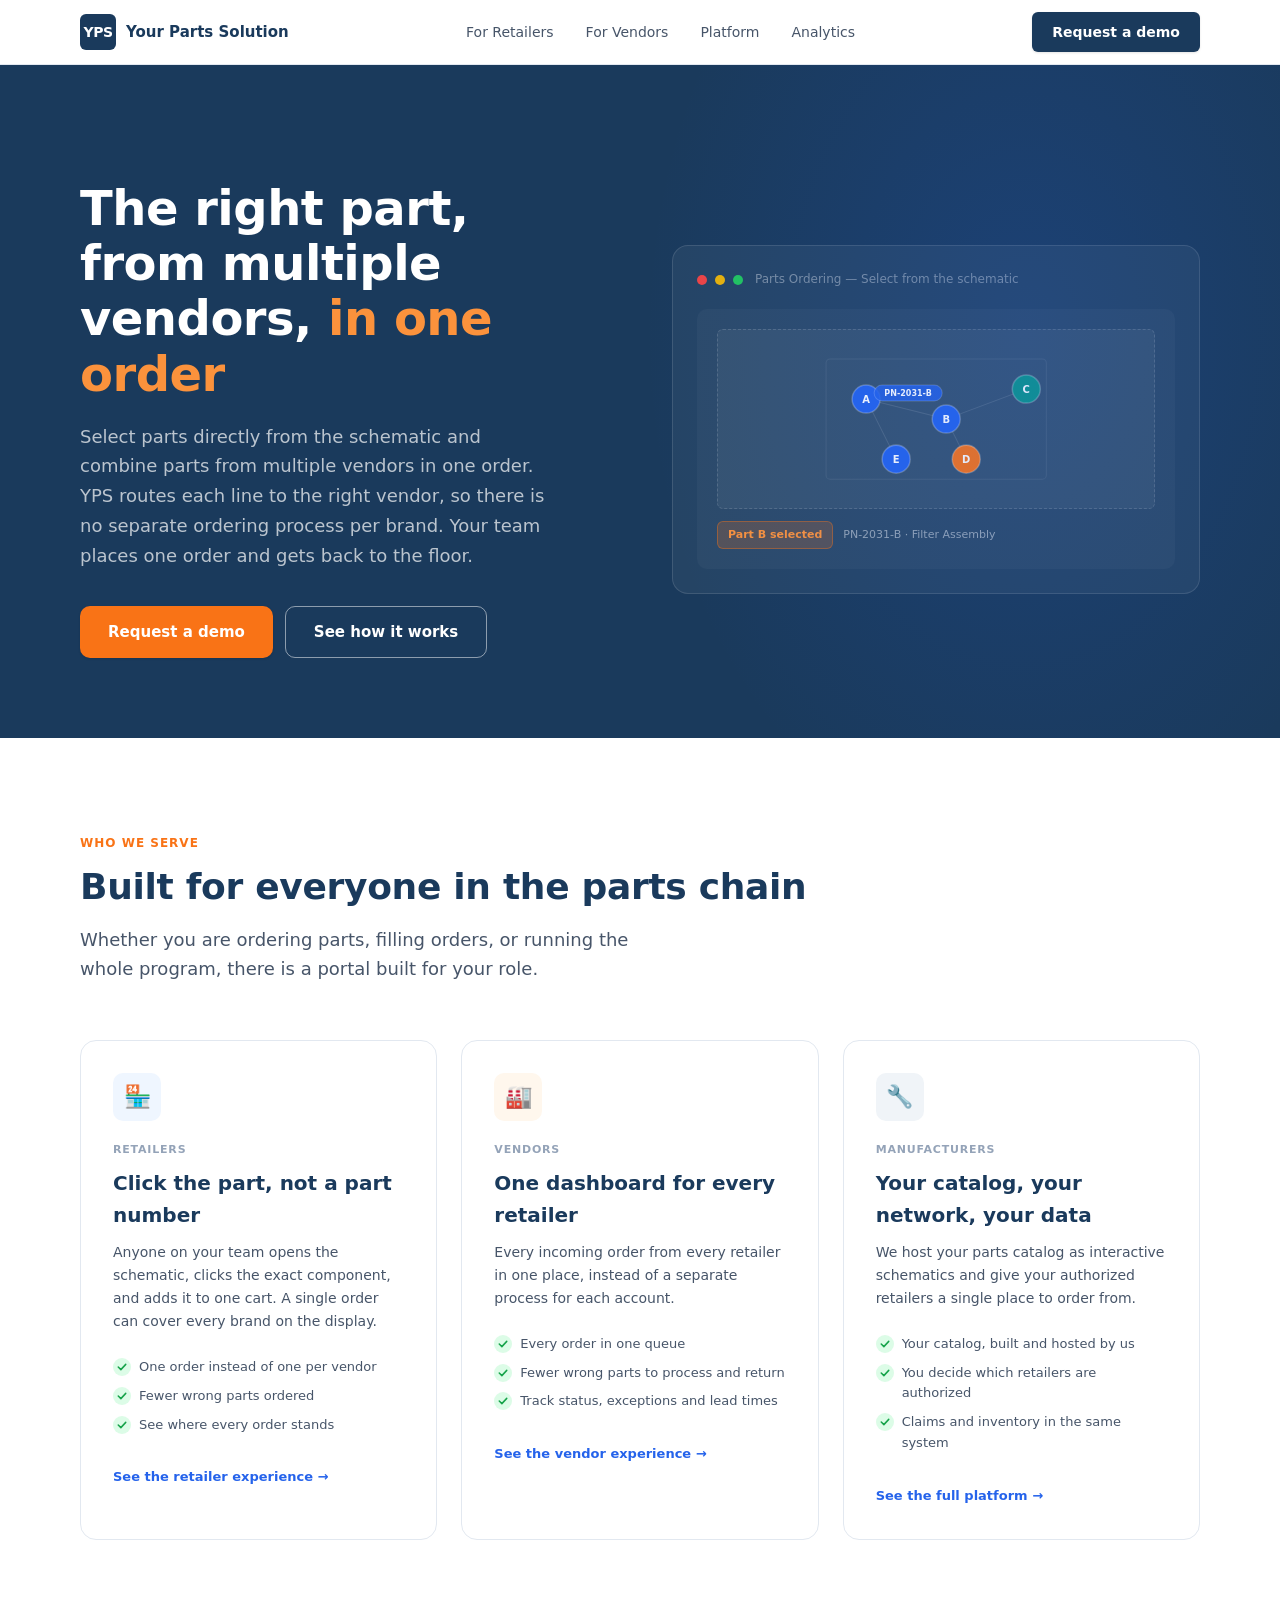
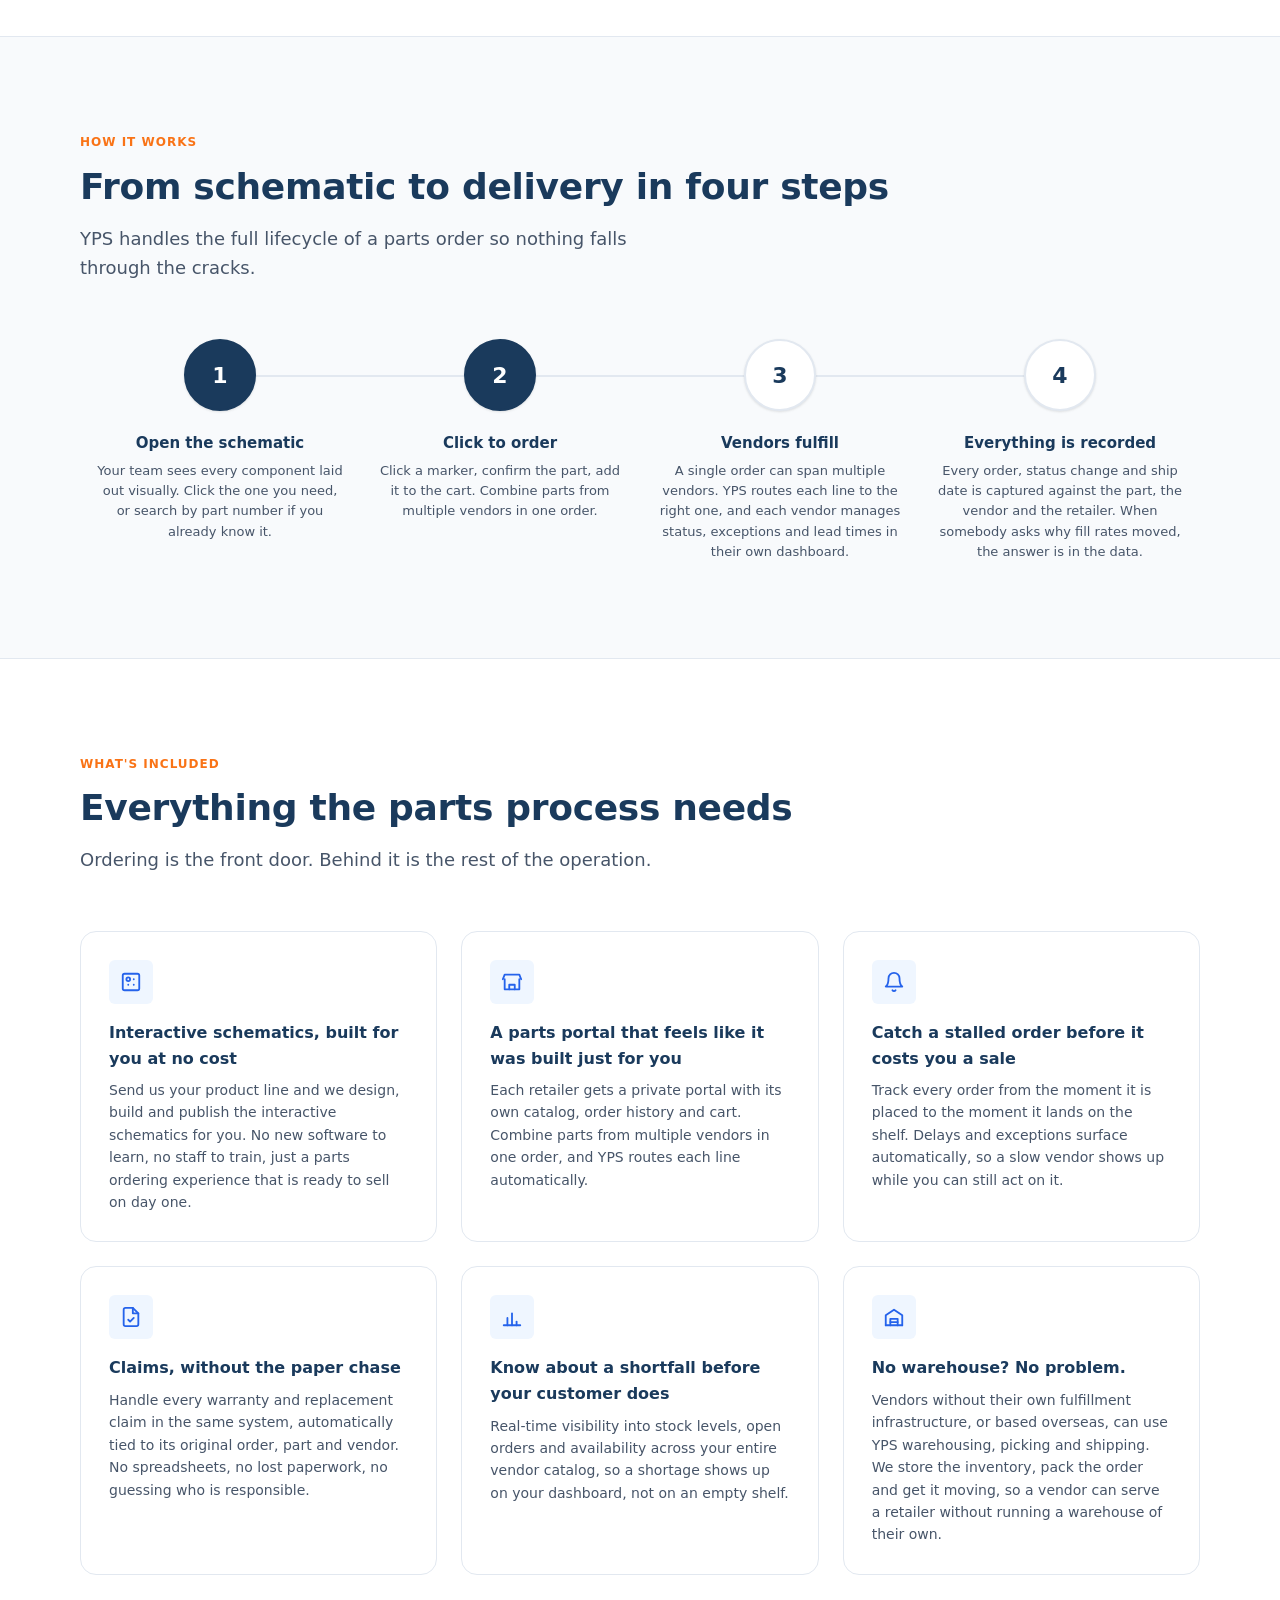
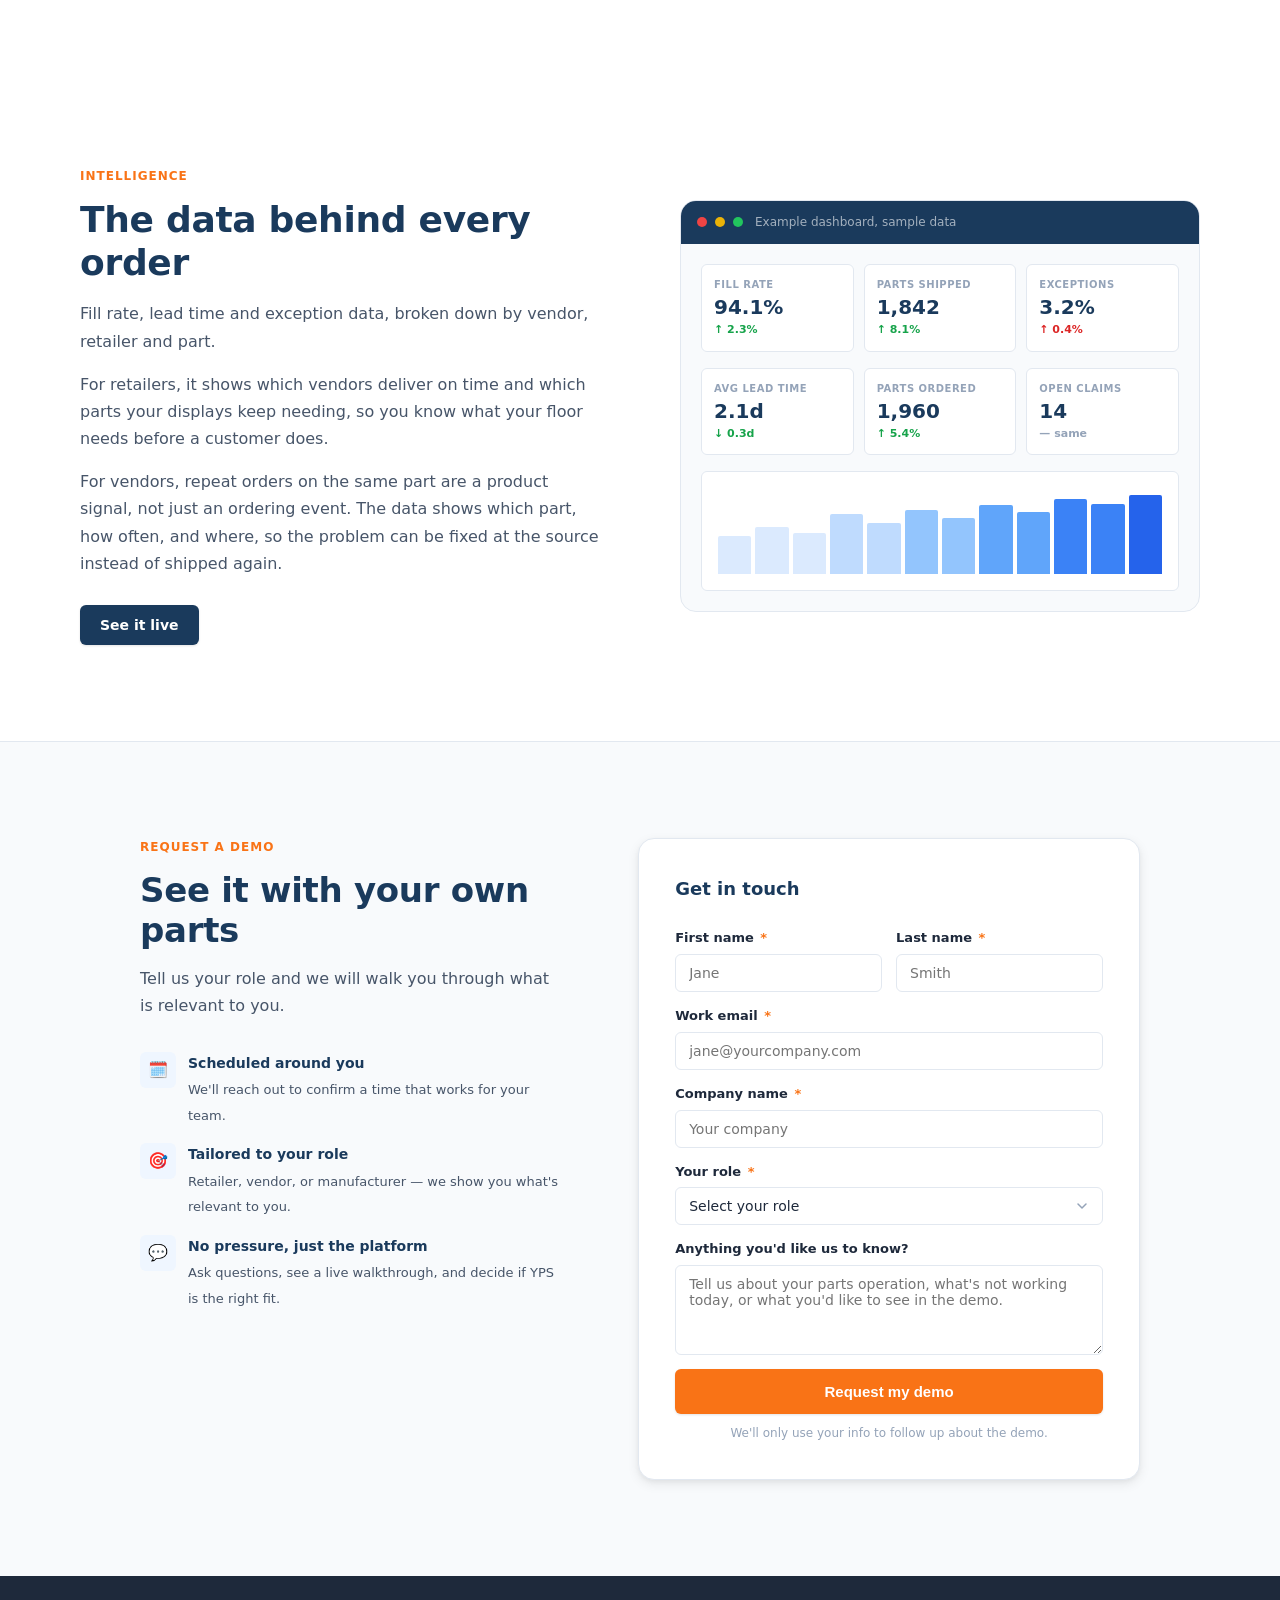
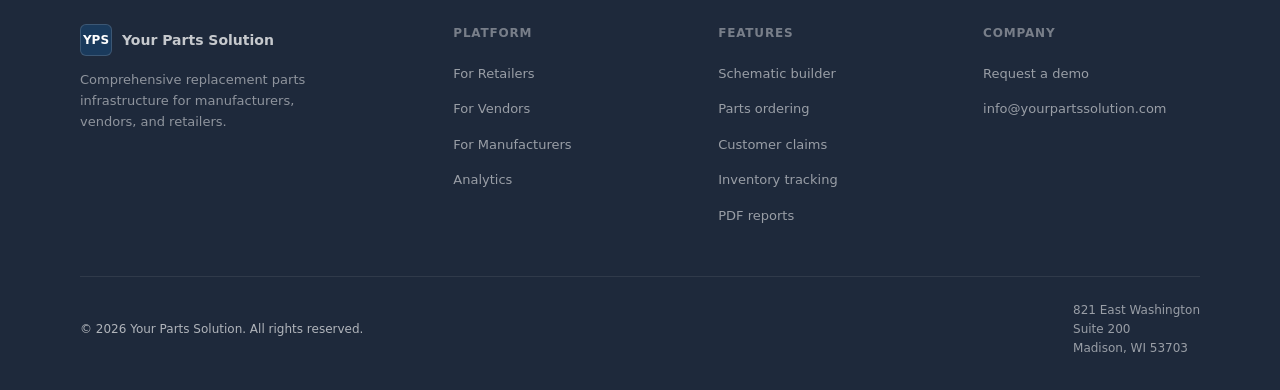
==== commit 9fd178c5: "Fix skip link focus, announce form confirmation, and tidy nav and label semantics" ====
--- a/index.html
+++ b/index.html
@@ -308,21 +308,21 @@
       <p>Tell us your role and we will walk you through what is relevant to you.</p>
       <div class="demo-perks">
         <div class="demo-perk">
-          <div class="perk-icon">🗓️</div>
+          <div class="perk-icon" aria-hidden="true">🗓️</div>
           <div class="perk-text">
-            <strong>Scheduled within 1 business day</strong>
+            <strong>Scheduled around you</strong>
             <span>We'll reach out to confirm a time that works for your team.</span>
           </div>
         </div>
         <div class="demo-perk">
-          <div class="perk-icon">🎯</div>
+          <div class="perk-icon" aria-hidden="true">🎯</div>
           <div class="perk-text">
             <strong>Tailored to your role</strong>
             <span>Retailer, vendor, or manufacturer — we show you what's relevant to you.</span>
           </div>
         </div>
         <div class="demo-perk">
-          <div class="perk-icon">💬</div>
+          <div class="perk-icon" aria-hidden="true">💬</div>
           <div class="perk-text">
             <strong>No pressure, just the platform</strong>
             <span>Ask questions, see a live walkthrough, and decide if YPS is the right fit.</span>
@@ -334,26 +334,30 @@
     <div class="demo-form-card">
       <h3>Get in touch</h3>
       <form id="demo-form" novalidate>
+        <div class="hp-field" aria-hidden="true">
+          <label for="website">Website</label>
+          <input type="text" id="website" name="website" tabindex="-1" autocomplete="off">
+        </div>
         <div class="form-row">
           <div class="form-group">
-            <label for="first-name">First name <span>*</span></label>
+            <label for="first-name">First name <span aria-hidden="true">*</span></label>
             <input type="text" id="first-name" name="first_name" autocomplete="given-name" placeholder="Jane" required>
           </div>
           <div class="form-group">
-            <label for="last-name">Last name <span>*</span></label>
+            <label for="last-name">Last name <span aria-hidden="true">*</span></label>
             <input type="text" id="last-name" name="last_name" autocomplete="family-name" placeholder="Smith" required>
           </div>
         </div>
         <div class="form-group">
-          <label for="email">Work email <span>*</span></label>
+          <label for="email">Work email <span aria-hidden="true">*</span></label>
           <input type="email" id="email" name="email" autocomplete="email" placeholder="jane@yourcompany.com" required>
         </div>
         <div class="form-group">
-          <label for="company">Company name <span>*</span></label>
+          <label for="company">Company name <span aria-hidden="true">*</span></label>
           <input type="text" id="company" name="company" autocomplete="organization" placeholder="Your company" required>
         </div>
         <div class="form-group">
-          <label for="role">Your role <span>*</span></label>
+          <label for="role">Your role <span aria-hidden="true">*</span></label>
           <select id="role" name="role" required>
             <option value="" disabled selected>Select your role</option>
             <option value="retailer">Retailer / Dealer</option>
@@ -367,12 +371,13 @@
           <textarea id="message" name="message" placeholder="Tell us about your parts operation, what's not working today, or what you'd like to see in the demo."></textarea>
         </div>
         <button type="submit" class="btn btn-orange btn-full">Request my demo</button>
+        <p class="form-error" id="form-error" role="alert" hidden></p>
         <p class="form-note">We'll only use your info to follow up about the demo.</p>
       </form>
       <div class="form-success" id="form-success" role="status" aria-live="polite">
-        <div class="success-icon">✓</div>
-        <h4>Request received</h4>
-        <p>We'll reach out within one business day to schedule your walkthrough.</p>
+        <div class="success-icon" aria-hidden="true">✓</div>
+        <h4 id="form-success-heading" tabindex="-1" aria-describedby="form-success-detail">Request received</h4>
+        <p id="form-success-detail">Thank you for your request. We will be in touch shortly.</p>
       </div>
     </div>
   </div>
--- a/styles.css
+++ b/styles.css
@@ -887,3 +887,17 @@
   .demo-form-card { padding: 24px; }
   nav { padding: 0 1rem; }
 }
+
+.hp-field {
+  position: absolute;
+  left: -9999px;
+  width: 1px;
+  height: 1px;
+  overflow: hidden;
+}
+
+.form-error {
+  margin-top: 12px;
+  font-size: 14px;
+  color: #b91c1c;
+}
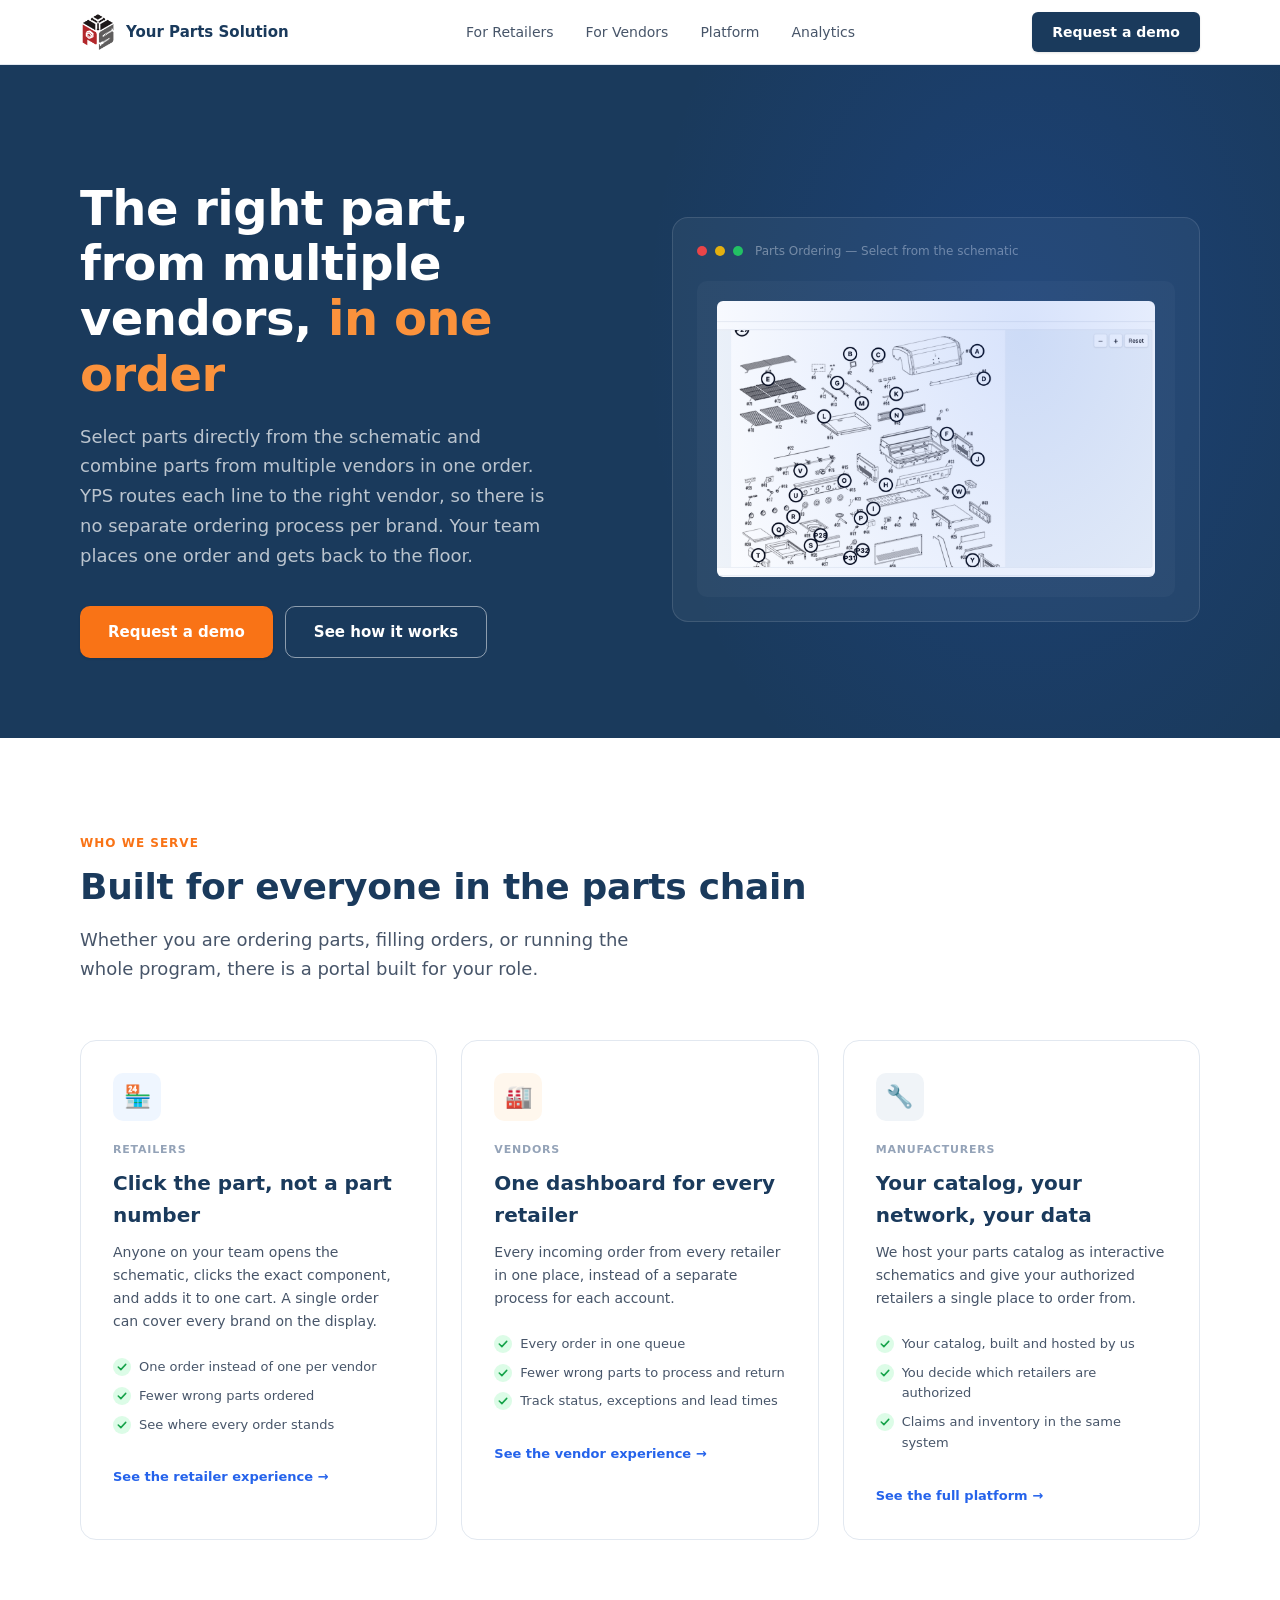
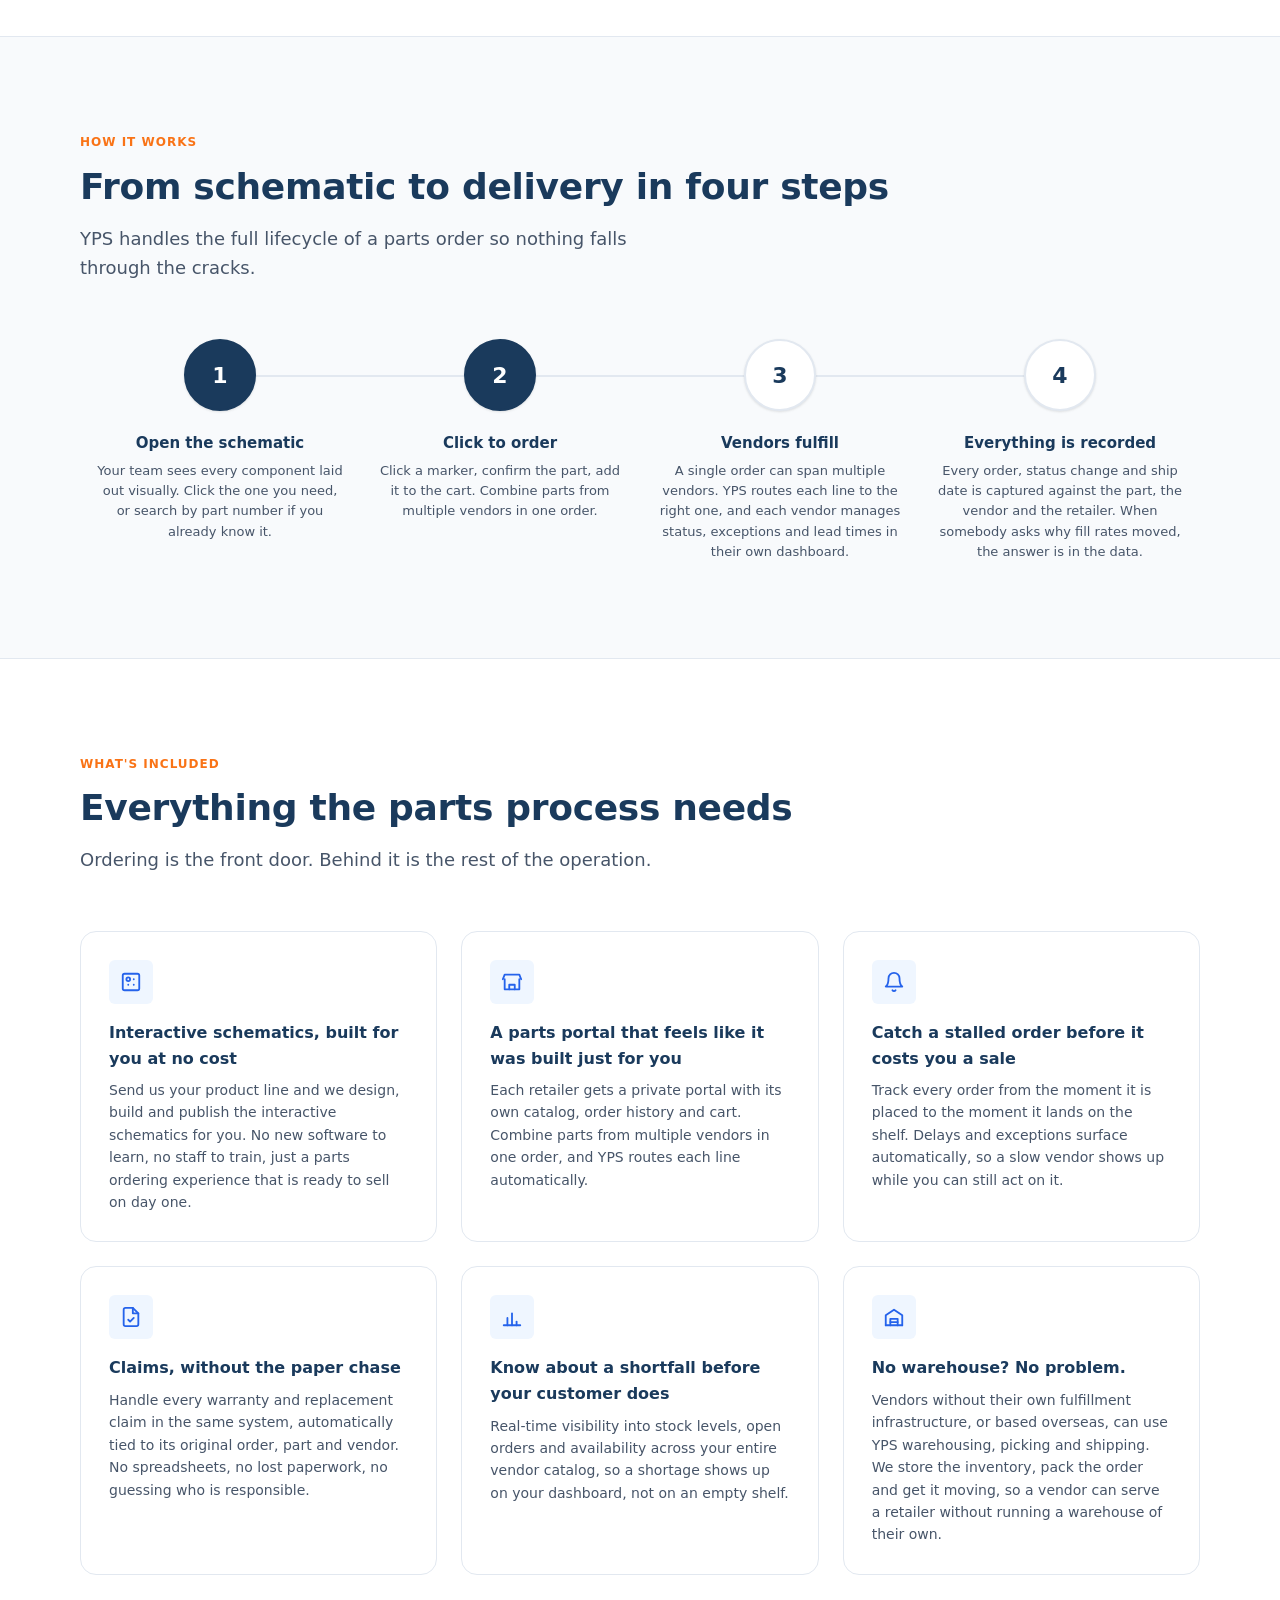
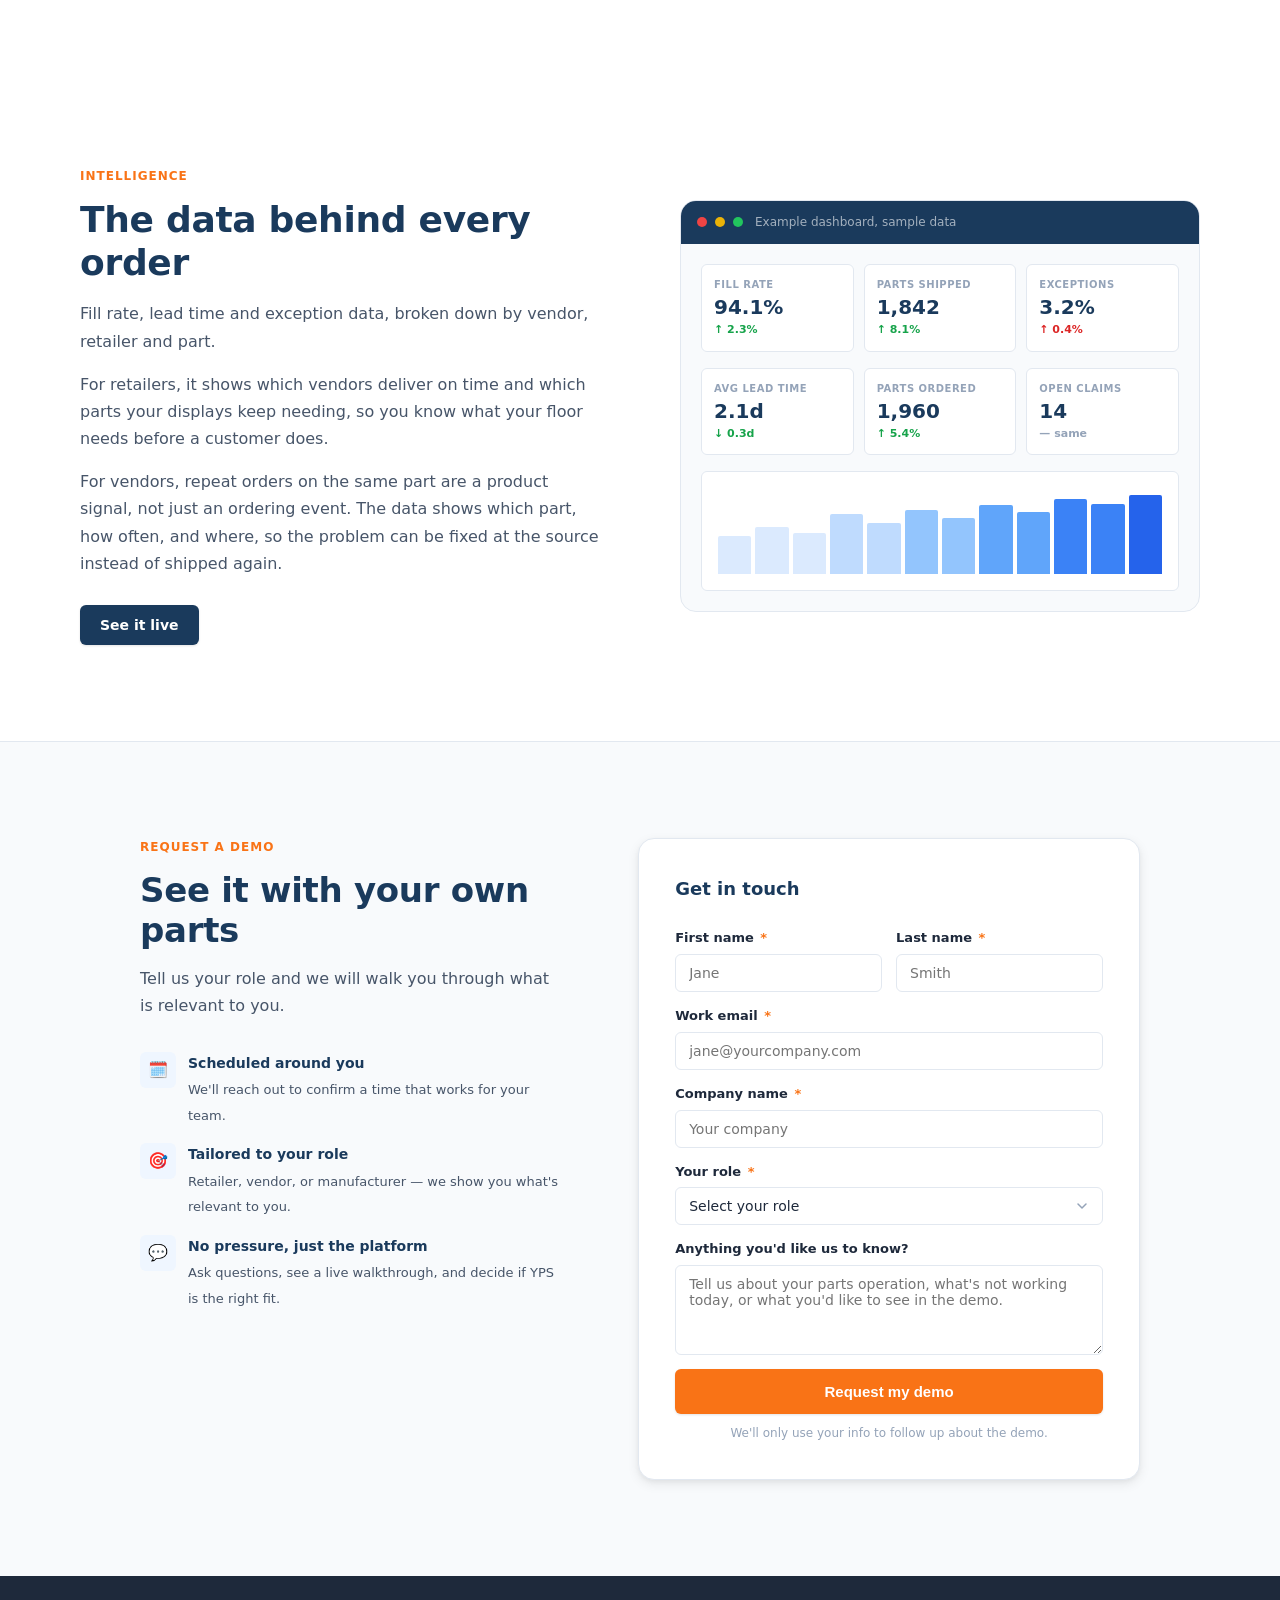
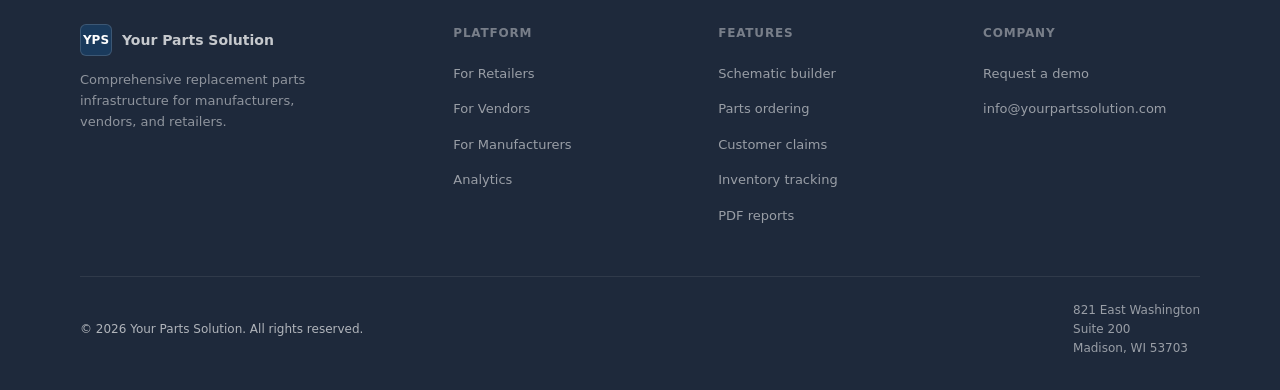
==== commit 9ed18914: "Add logo, favicons and the real schematic screenshot to the hero" ====
--- a/index.html
+++ b/index.html
@@ -5,6 +5,9 @@
 <meta name="viewport" content="width=device-width, initial-scale=1.0">
 <title>Your Parts Solution — Replacement Parts Infrastructure</title>
 <link rel="stylesheet" href="styles.css">
+<link rel="icon" type="image/png" sizes="32x32" href="images/favicon-32.png">
+<link rel="icon" type="image/png" sizes="16x16" href="images/favicon-16.png">
+<link rel="apple-touch-icon" href="images/apple-touch-icon.png">
 </head>
 <body>
 
@@ -14,7 +17,7 @@
 <nav id="main-nav">
   <div class="nav-inner">
     <a class="nav-logo" href="#">
-      <div class="nav-logo-mark">YPS</div>
+      <img class="nav-logo-mark" src="images/yps-icon.png" alt="" width="36" height="36">
       <span class="nav-logo-text">Your Parts Solution</span>
     </a>
     <ul class="nav-links" id="nav-links">
@@ -63,32 +66,10 @@
         <div class="dot dot-green"></div>
         <span class="hero-visual-title">Parts Ordering — Select from the schematic</span>
       </div>
-      <span class="sr-only">A parts schematic with numbered markers. Clicking a marker selects that part.</span>
+      <span class="sr-only">Screenshot of a grill parts diagram with labelled component markers.</span>
       <div class="schematic-preview" aria-hidden="true">
         <div class="schematic-img-placeholder">
-          <svg width="90%" height="90%" viewBox="0 0 340 160" xmlns="http://www.w3.org/2000/svg" aria-hidden="true">
-            <rect x="60" y="20" width="220" height="120" rx="4" fill="none" stroke="rgba(255,255,255,0.08)" stroke-width="1"/>
-            <line x1="100" y1="60" x2="180" y2="80" stroke="rgba(255,255,255,0.12)" stroke-width="1"/>
-            <line x1="180" y1="80" x2="260" y2="50" stroke="rgba(255,255,255,0.12)" stroke-width="1"/>
-            <line x1="180" y1="80" x2="200" y2="120" stroke="rgba(255,255,255,0.12)" stroke-width="1"/>
-            <line x1="100" y1="60" x2="130" y2="120" stroke="rgba(255,255,255,0.12)" stroke-width="1"/>
-            <circle cx="100" cy="60" r="14" fill="#2563eb" stroke="rgba(255,255,255,0.25)" stroke-width="1.5"/>
-            <text x="100" y="64" text-anchor="middle" fill="white" font-size="10" font-weight="700" font-family="system-ui">A</text>
-            <circle cx="180" cy="80" r="14" fill="#2563eb" stroke="rgba(255,255,255,0.25)" stroke-width="1.5"/>
-            <text x="180" y="84" text-anchor="middle" fill="white" font-size="10" font-weight="700" font-family="system-ui">B</text>
-            <circle cx="260" cy="50" r="14" fill="#0d9488" stroke="rgba(255,255,255,0.25)" stroke-width="1.5"/>
-            <text x="260" y="54" text-anchor="middle" fill="white" font-size="10" font-weight="700" font-family="system-ui">C</text>
-            <circle cx="200" cy="120" r="14" fill="#f97316" stroke="rgba(255,255,255,0.25)" stroke-width="1.5"/>
-            <text x="200" y="124" text-anchor="middle" fill="white" font-size="10" font-weight="700" font-family="system-ui">D</text>
-            <circle cx="130" cy="120" r="14" fill="#2563eb" stroke="rgba(255,255,255,0.25)" stroke-width="1.5"/>
-            <text x="130" y="124" text-anchor="middle" fill="white" font-size="10" font-weight="700" font-family="system-ui">E</text>
-            <rect x="108" y="46" width="68" height="16" rx="8" fill="rgba(37,99,235,0.85)" stroke="rgba(255,255,255,0.2)" stroke-width="1"/>
-            <text x="142" y="57" text-anchor="middle" fill="white" font-size="8" font-weight="600" font-family="system-ui">PN-2031-B</text>
-          </svg>
-        </div>
-        <div class="marker-info">
-          <div class="marker-badge">Part B selected</div>
-          <span class="marker-label">PN-2031-B · Filter Assembly</span>
+          <img src="images/schematic-hero.png" alt="" width="1300" height="820">
         </div>
       </div>
     </div>
--- a/styles.css
+++ b/styles.css
@@ -90,16 +90,8 @@
 .nav-logo-mark {
   width: 36px;
   height: 36px;
-  background: var(--navy);
-  border-radius: var(--radius-sm);
-  display: flex;
-  align-items: center;
-  justify-content: center;
-  color: white;
-  font-weight: 700;
-  font-size: 14px;
-  letter-spacing: -0.5px;
   flex-shrink: 0;
+  object-fit: contain;
 }
 
 .nav-logo-text {
@@ -344,14 +336,15 @@
 
 .schematic-img-placeholder {
   width: 100%;
-  height: 180px;
   background: rgba(255,255,255,0.05);
   border-radius: var(--radius-sm);
-  border: 1px dashed rgba(255,255,255,0.15);
-  display: flex;
-  align-items: center;
-  justify-content: center;
   overflow: hidden;
+}
+
+.schematic-img-placeholder img {
+  display: block;
+  width: 100%;
+  height: auto;
 }
 
 .marker-info {
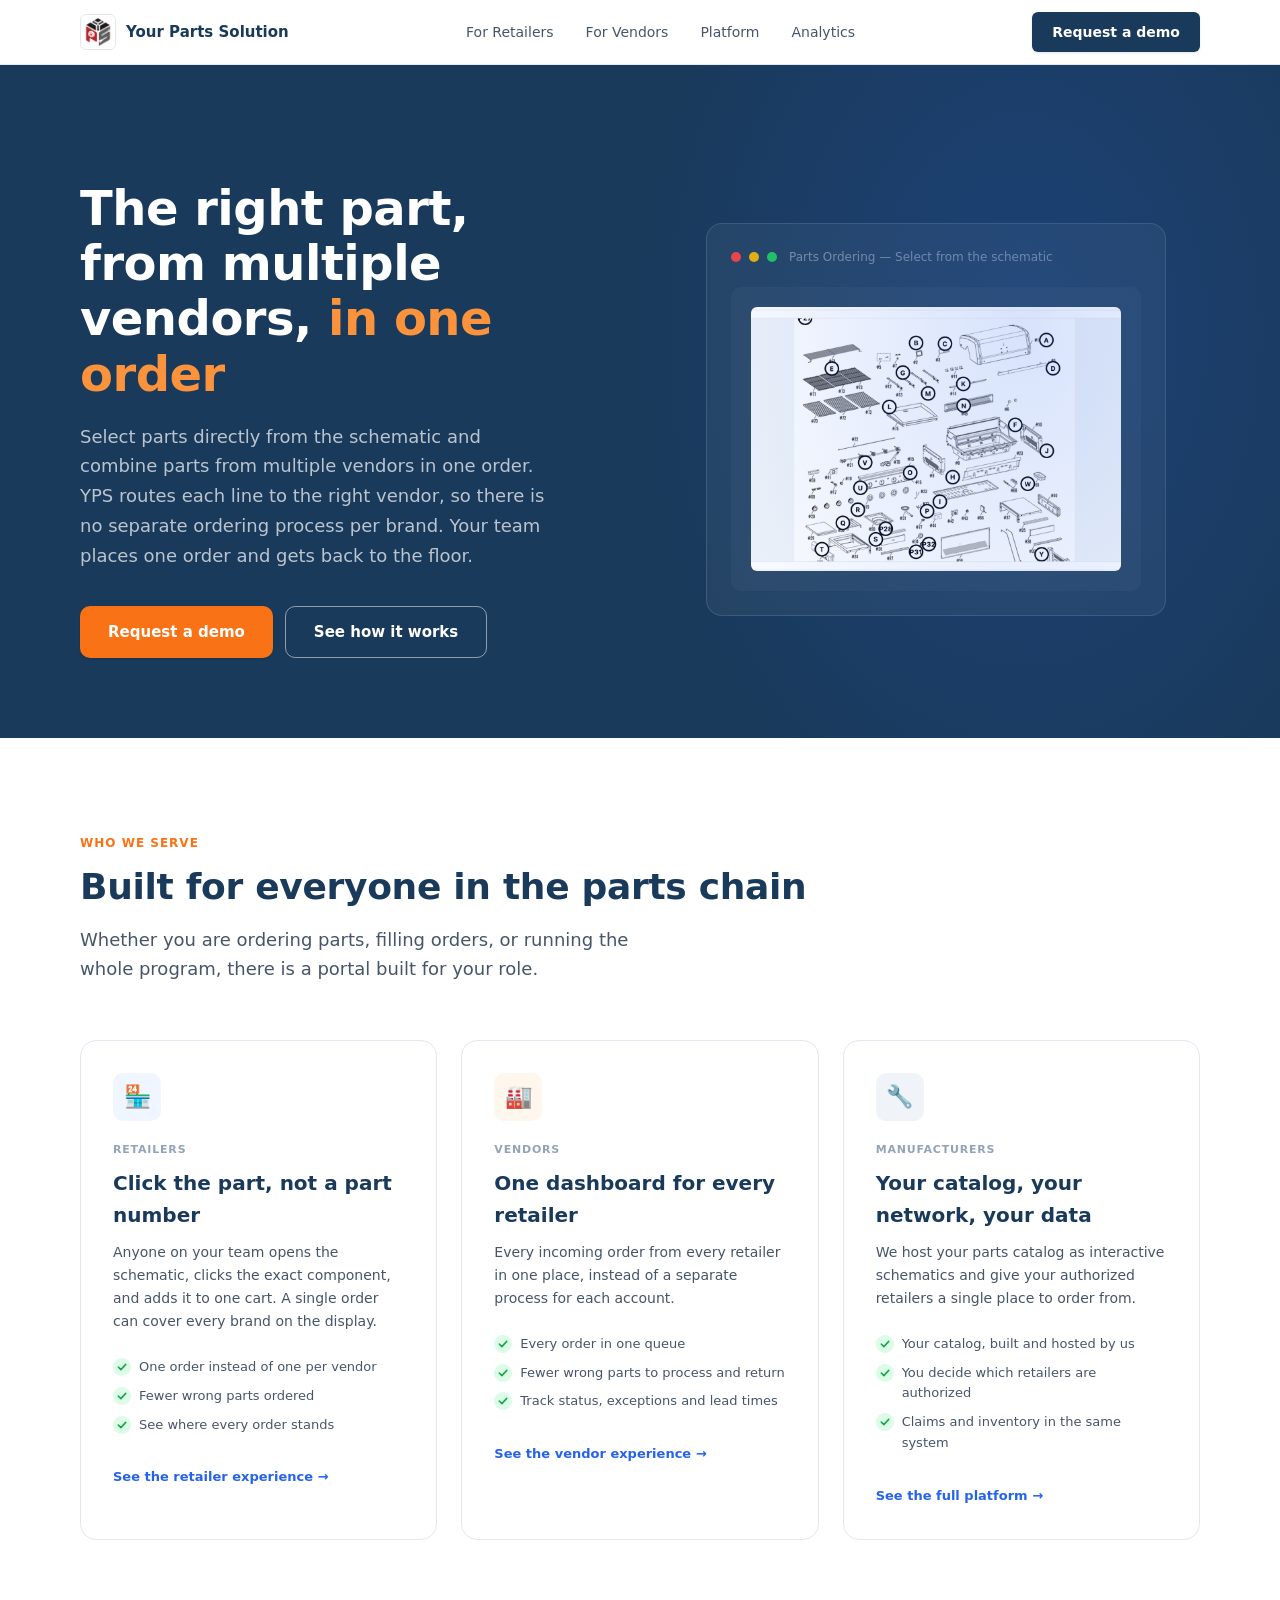
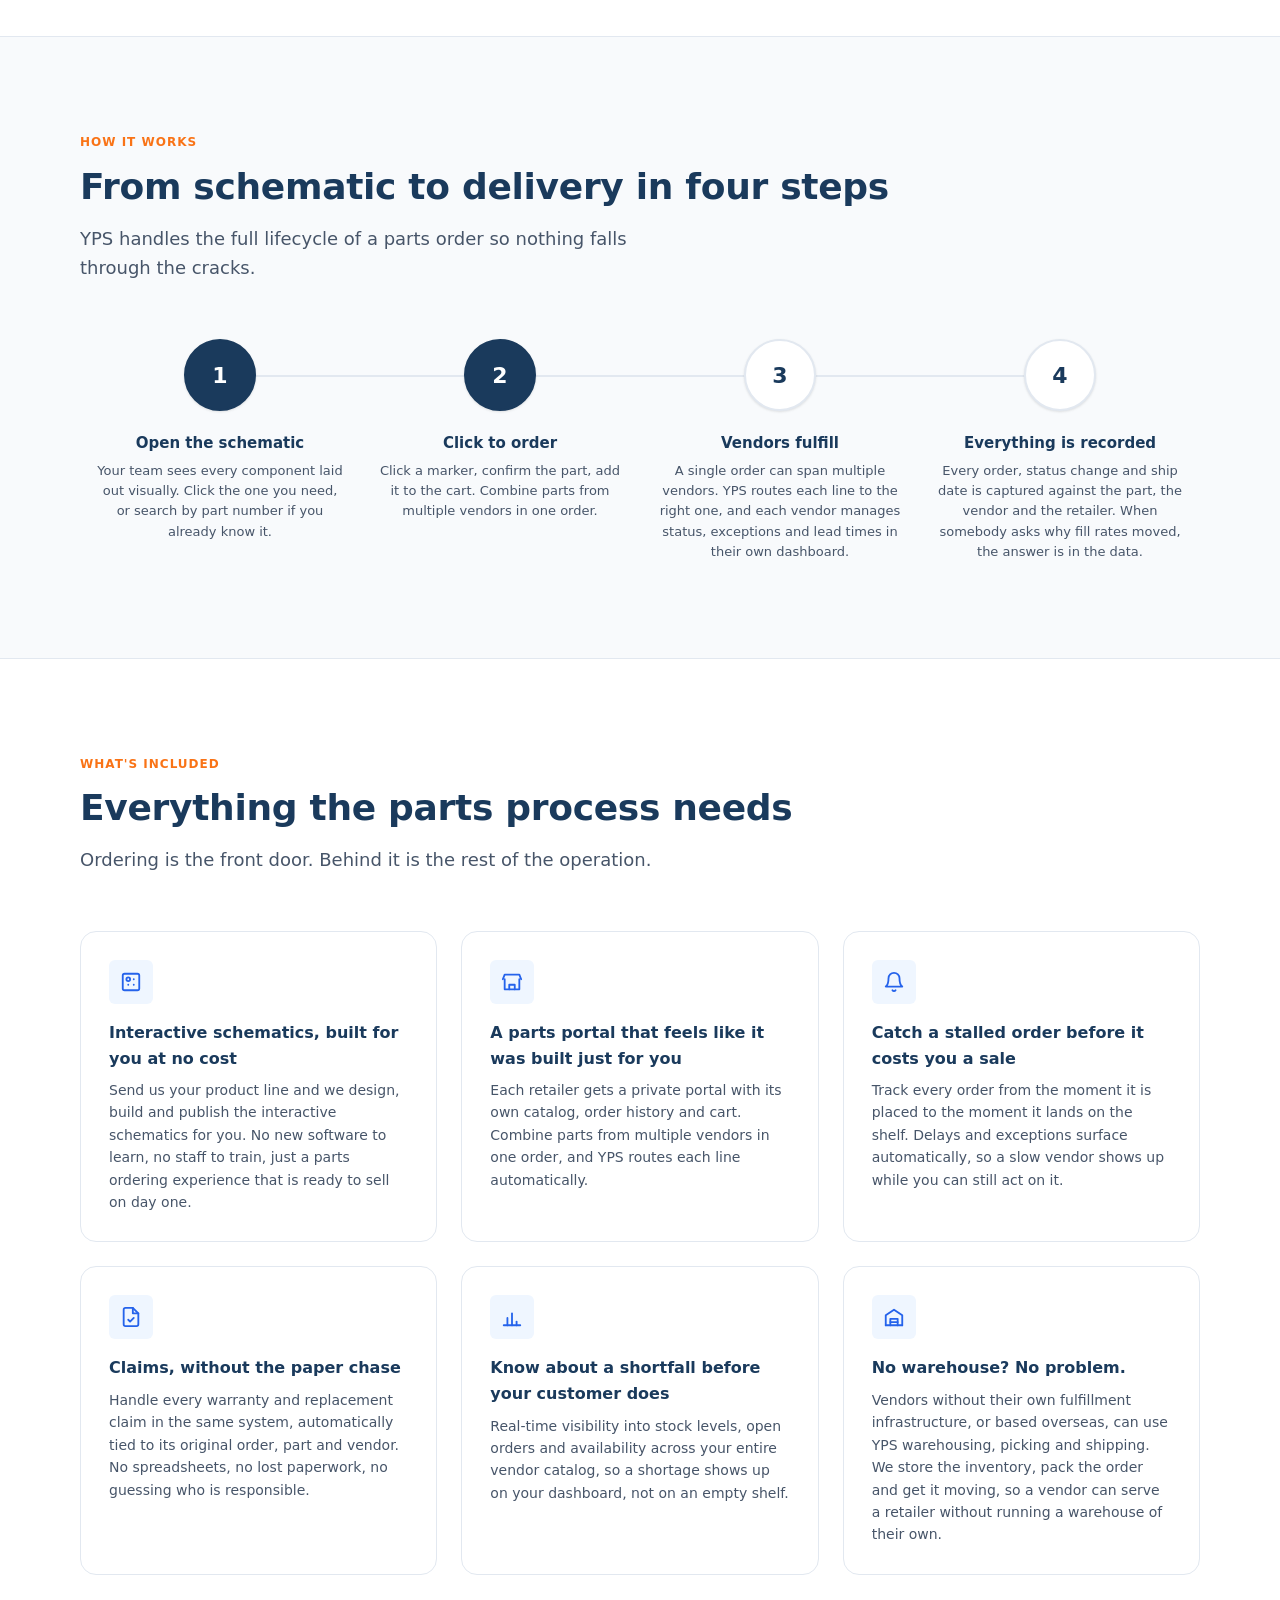
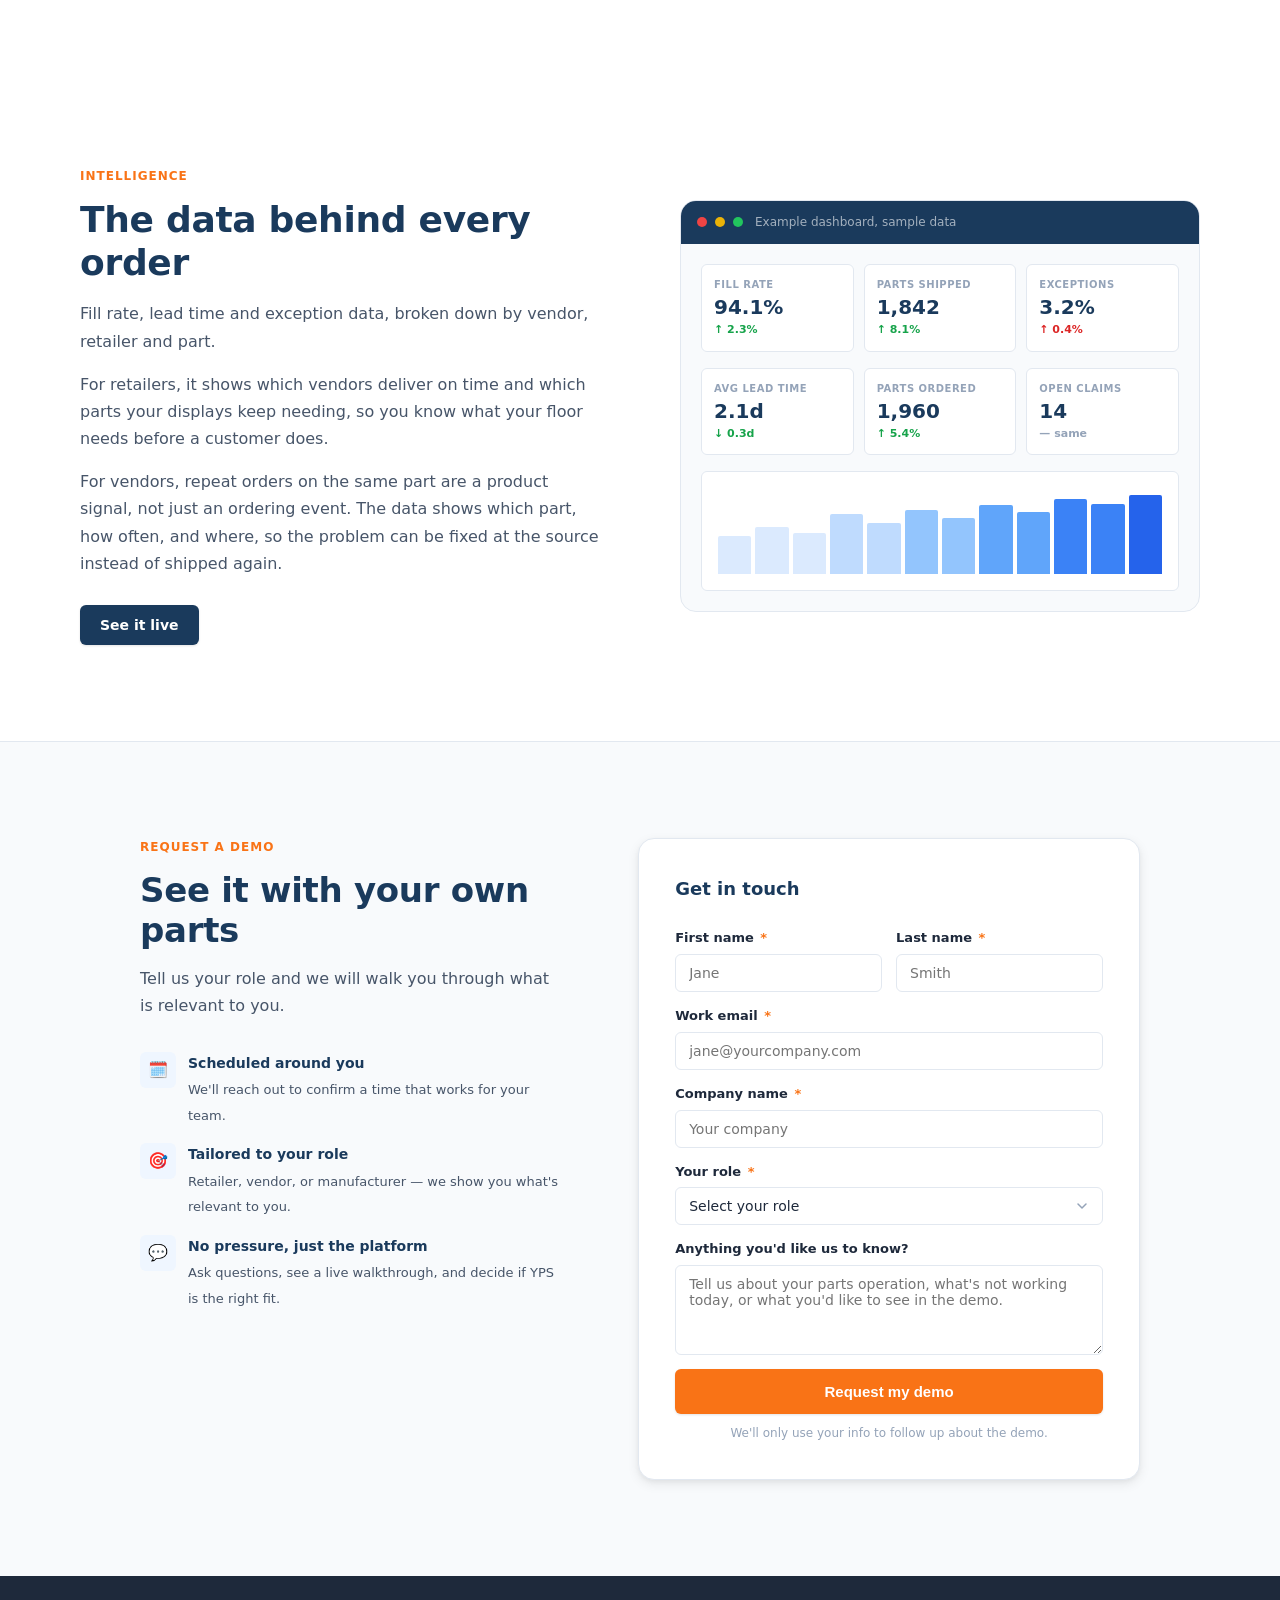
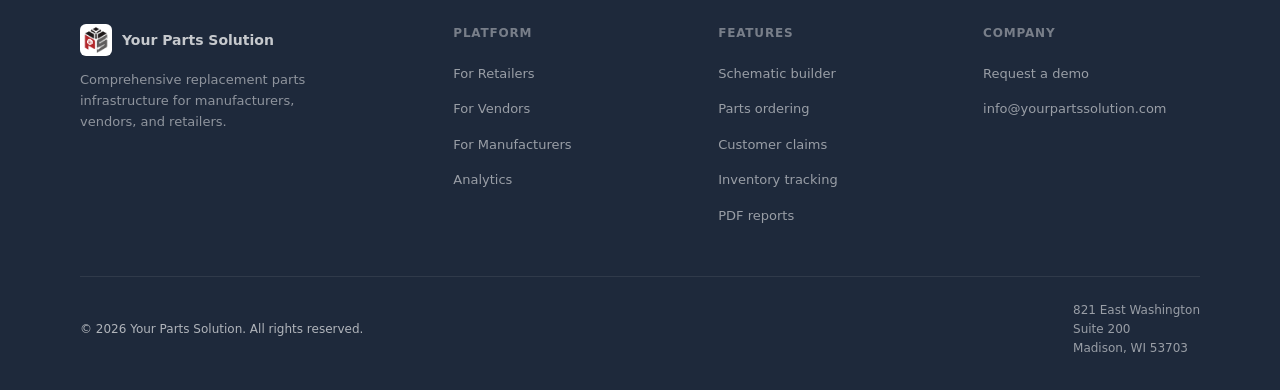
==== commit 1a32e23a: "Shrink the hero window and put the logo on a white tile in header and footer" ====
--- a/index.html
+++ b/index.html
@@ -69,7 +69,7 @@
       <span class="sr-only">Screenshot of a grill parts diagram with labelled component markers.</span>
       <div class="schematic-preview" aria-hidden="true">
         <div class="schematic-img-placeholder">
-          <img src="images/schematic-hero.png" alt="" width="1300" height="820">
+          <img src="images/schematic-hero.png" alt="" width="1100" height="786">
         </div>
       </div>
     </div>
@@ -370,7 +370,7 @@
     <div class="footer-top">
       <div>
         <a class="footer-logo" href="#">
-          <div class="footer-logo-mark">YPS</div>
+          <img class="footer-logo-mark" src="images/yps-icon.png" alt="" width="32" height="32">
           <span class="footer-logo-text">Your Parts Solution</span>
         </a>
         <p class="footer-tagline">Comprehensive replacement parts infrastructure for manufacturers, vendors, and retailers.</p>
--- a/styles.css
+++ b/styles.css
@@ -92,6 +92,10 @@
   height: 36px;
   flex-shrink: 0;
   object-fit: contain;
+  background: #fff;
+  border: 1px solid var(--gray-200);
+  border-radius: var(--radius-sm);
+  padding: 3px;
 }
 
 .nav-logo-text {
@@ -303,6 +307,10 @@
 }
 
 .hero-visual {
+  width: 100%;
+  max-width: 460px;
+  min-width: 0;
+  margin-inline: auto;
   background: rgba(255,255,255,0.05);
   border: 1px solid rgba(255,255,255,0.12);
   border-radius: var(--radius-lg);
@@ -806,15 +814,11 @@
 .footer-logo-mark {
   width: 32px;
   height: 32px;
-  background: var(--navy);
-  border: 1px solid rgba(255,255,255,0.15);
+  flex-shrink: 0;
+  object-fit: contain;
+  background: #fff;
   border-radius: 6px;
-  display: flex;
-  align-items: center;
-  justify-content: center;
-  font-size: 12px;
-  font-weight: 700;
-  color: white;
+  padding: 3px;
 }
 
 .footer-logo-text { font-size: 14px; font-weight: 600; color: rgba(255,255,255,0.75); }
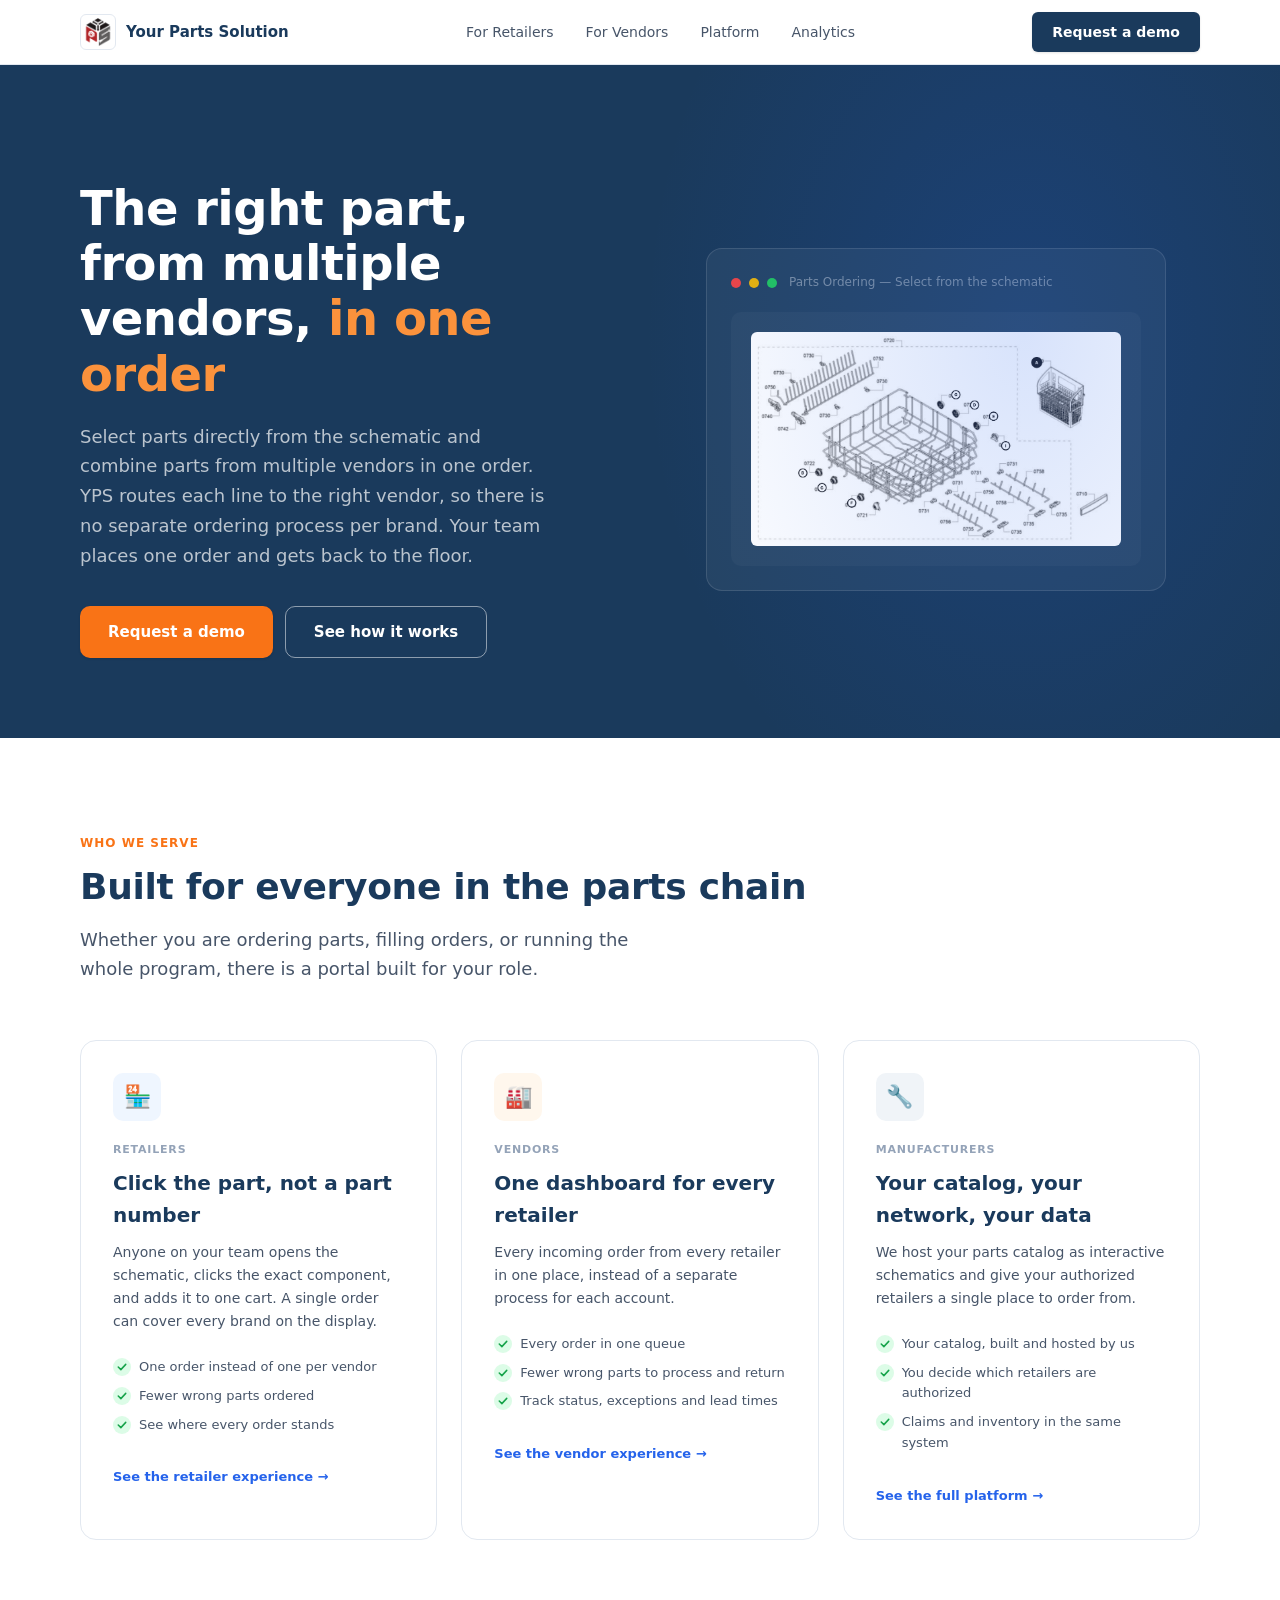
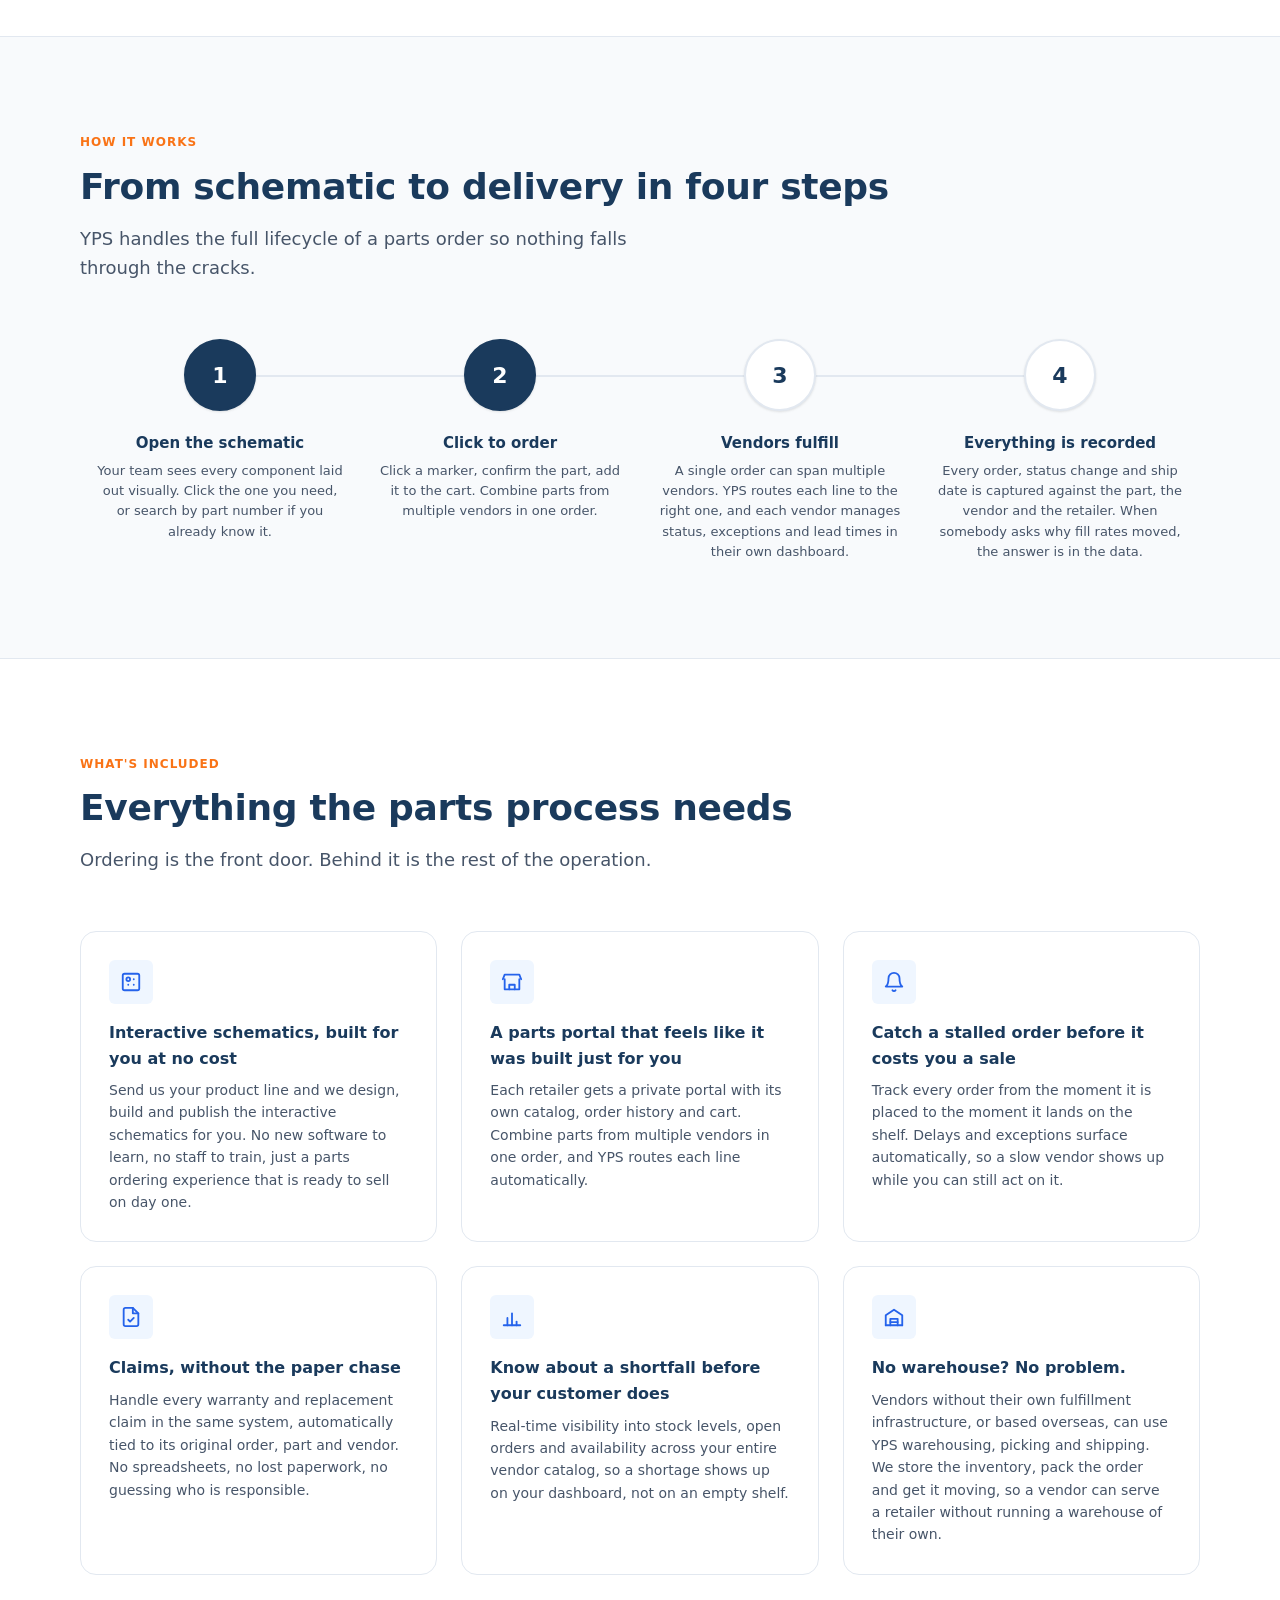
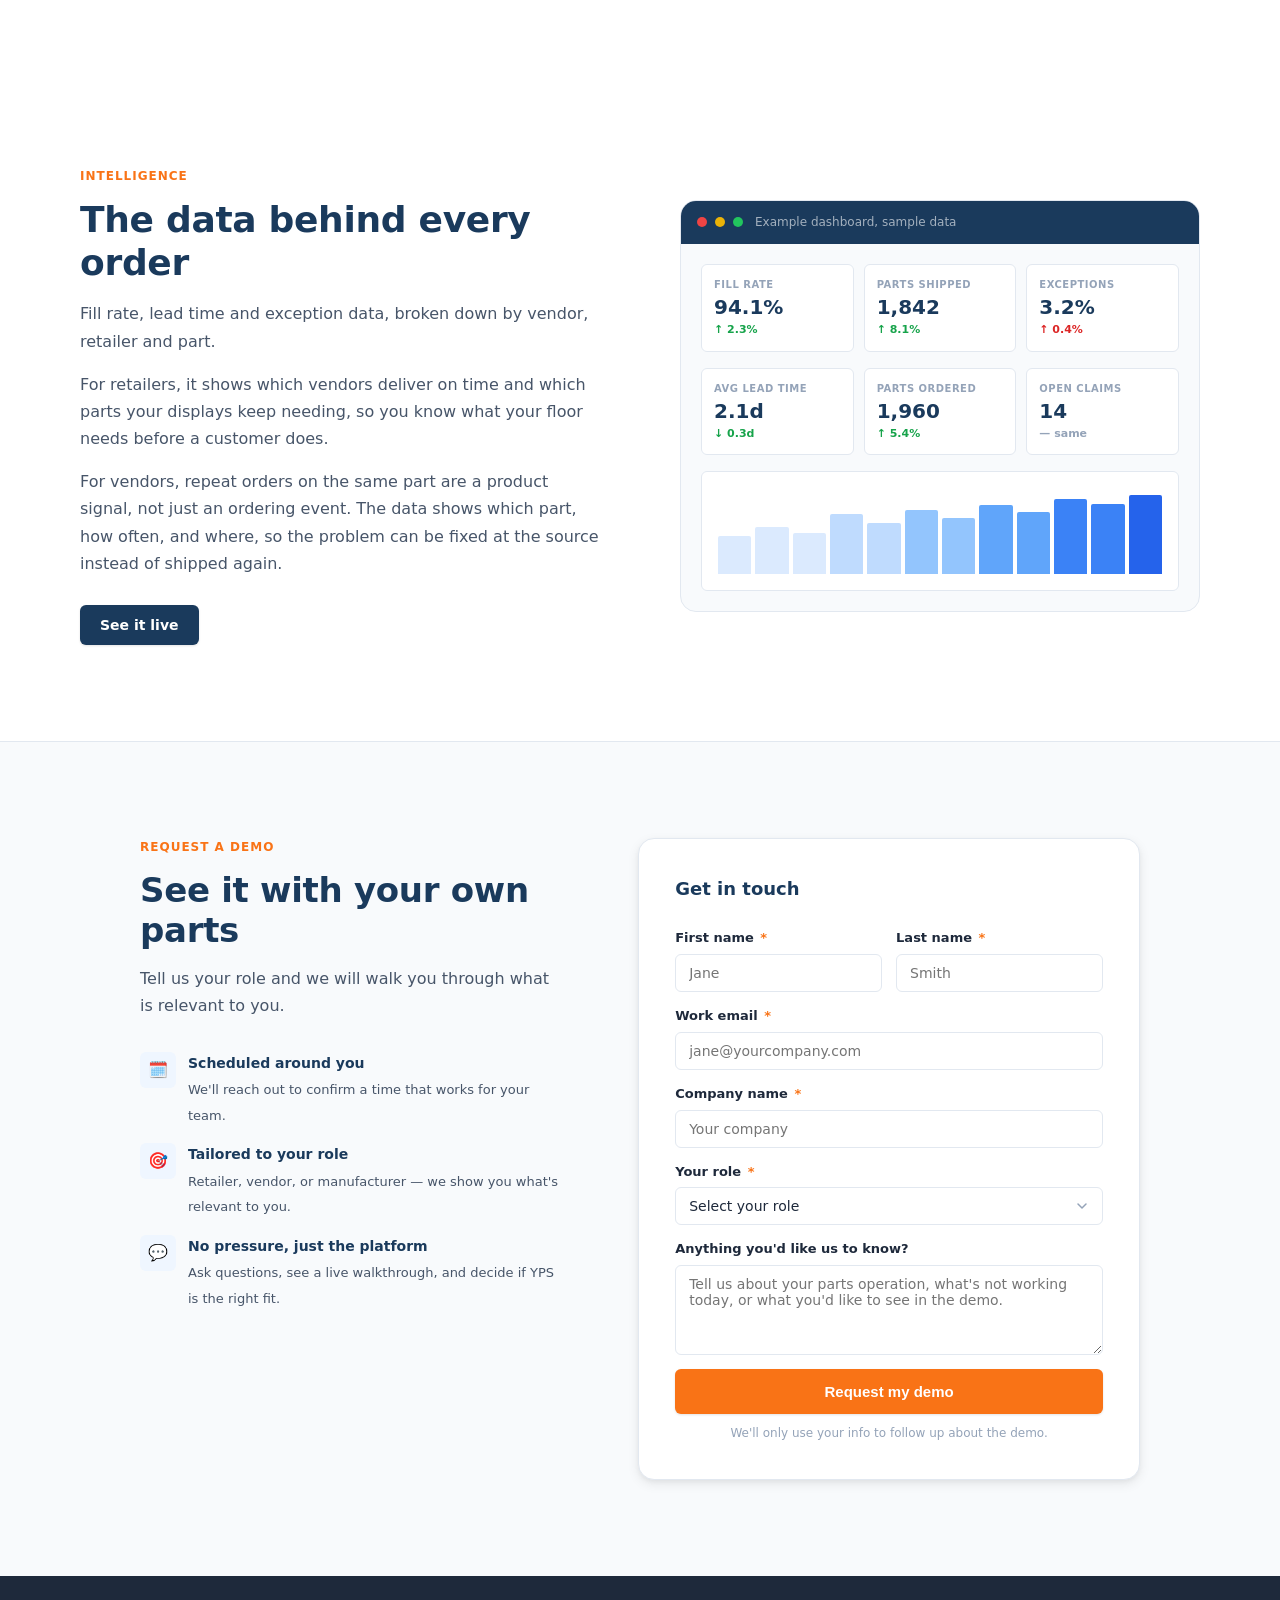
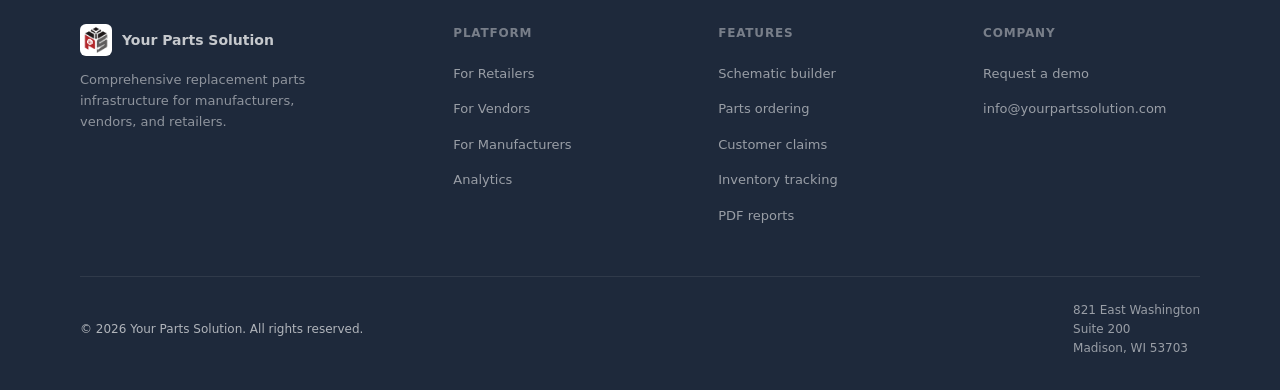
==== commit e201b000: "Use the dish rack schematic in the hero" ====
--- a/index.html
+++ b/index.html
@@ -69,7 +69,7 @@
       <span class="sr-only">Screenshot of a grill parts diagram with labelled component markers.</span>
       <div class="schematic-preview" aria-hidden="true">
         <div class="schematic-img-placeholder">
-          <img src="images/schematic-hero.png" alt="" width="1100" height="786">
+          <img src="images/schematic-hero.png" alt="" width="1100" height="635">
         </div>
       </div>
     </div>
